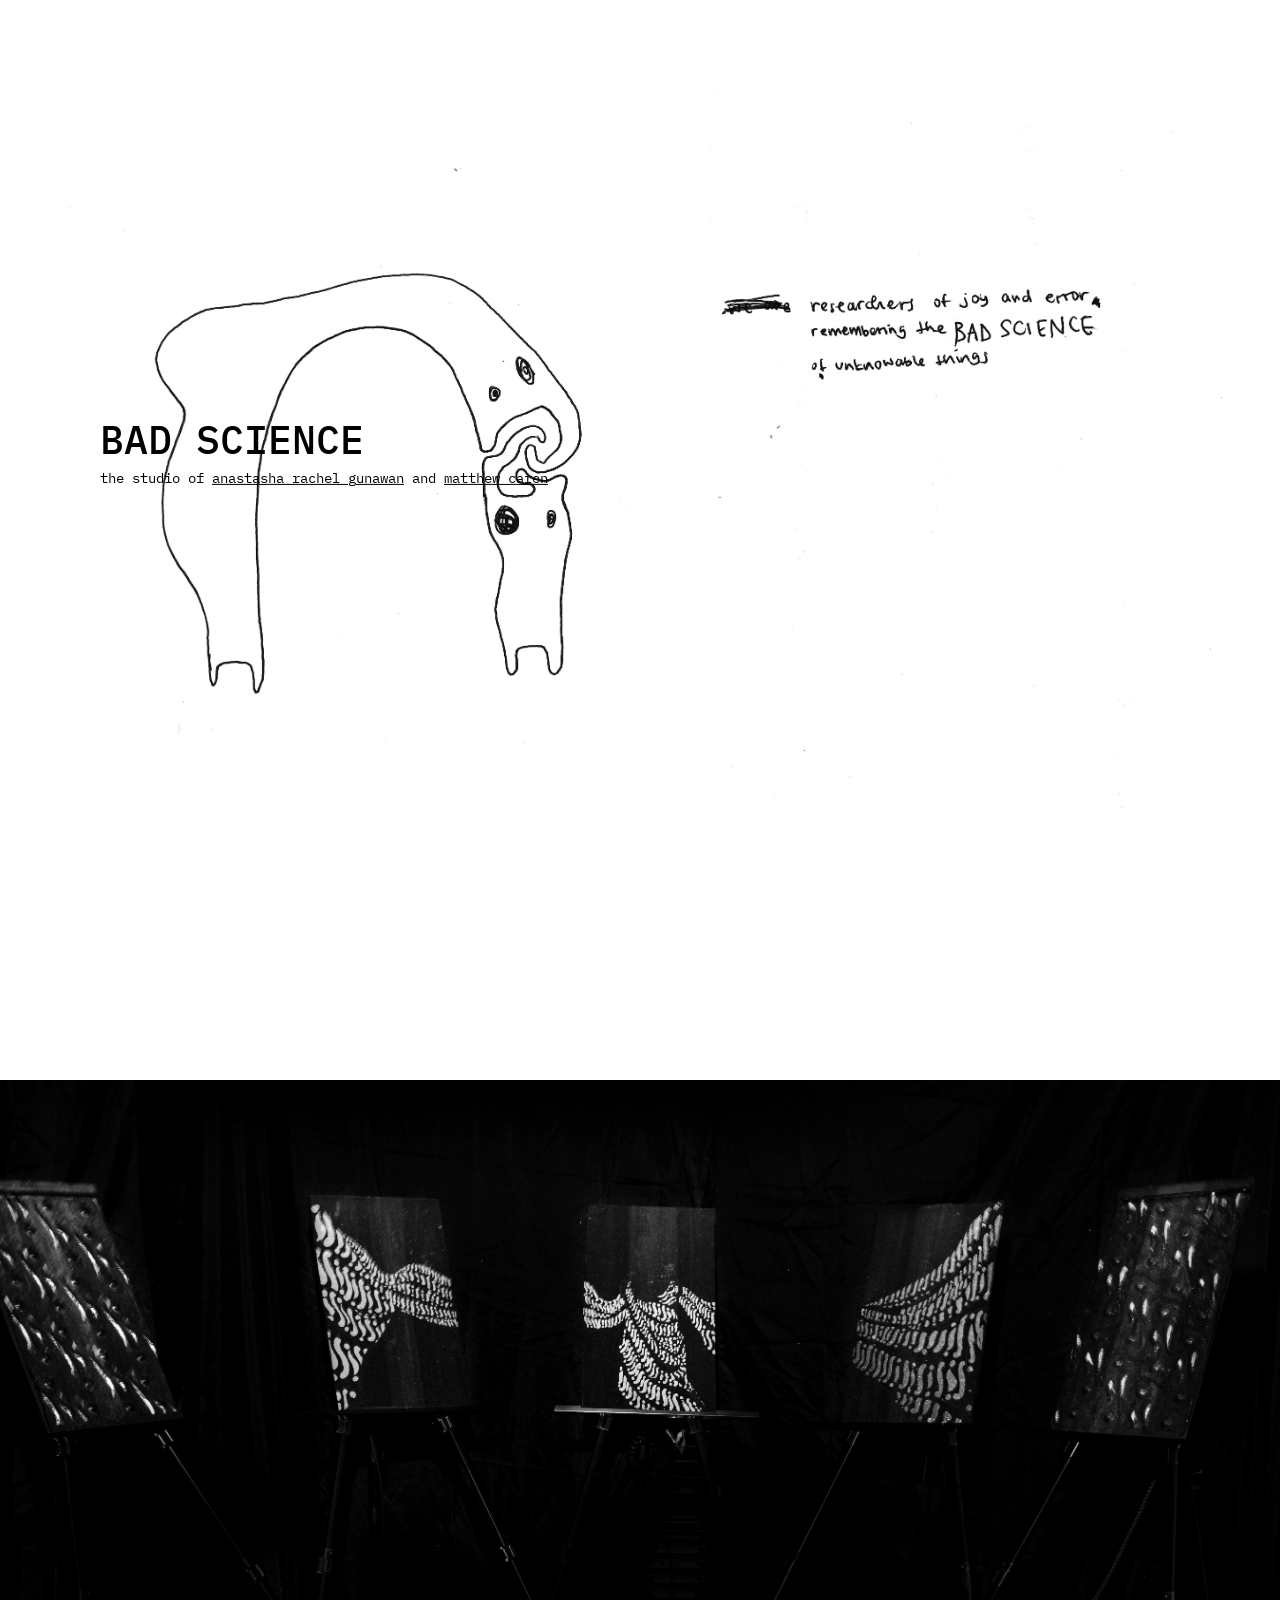
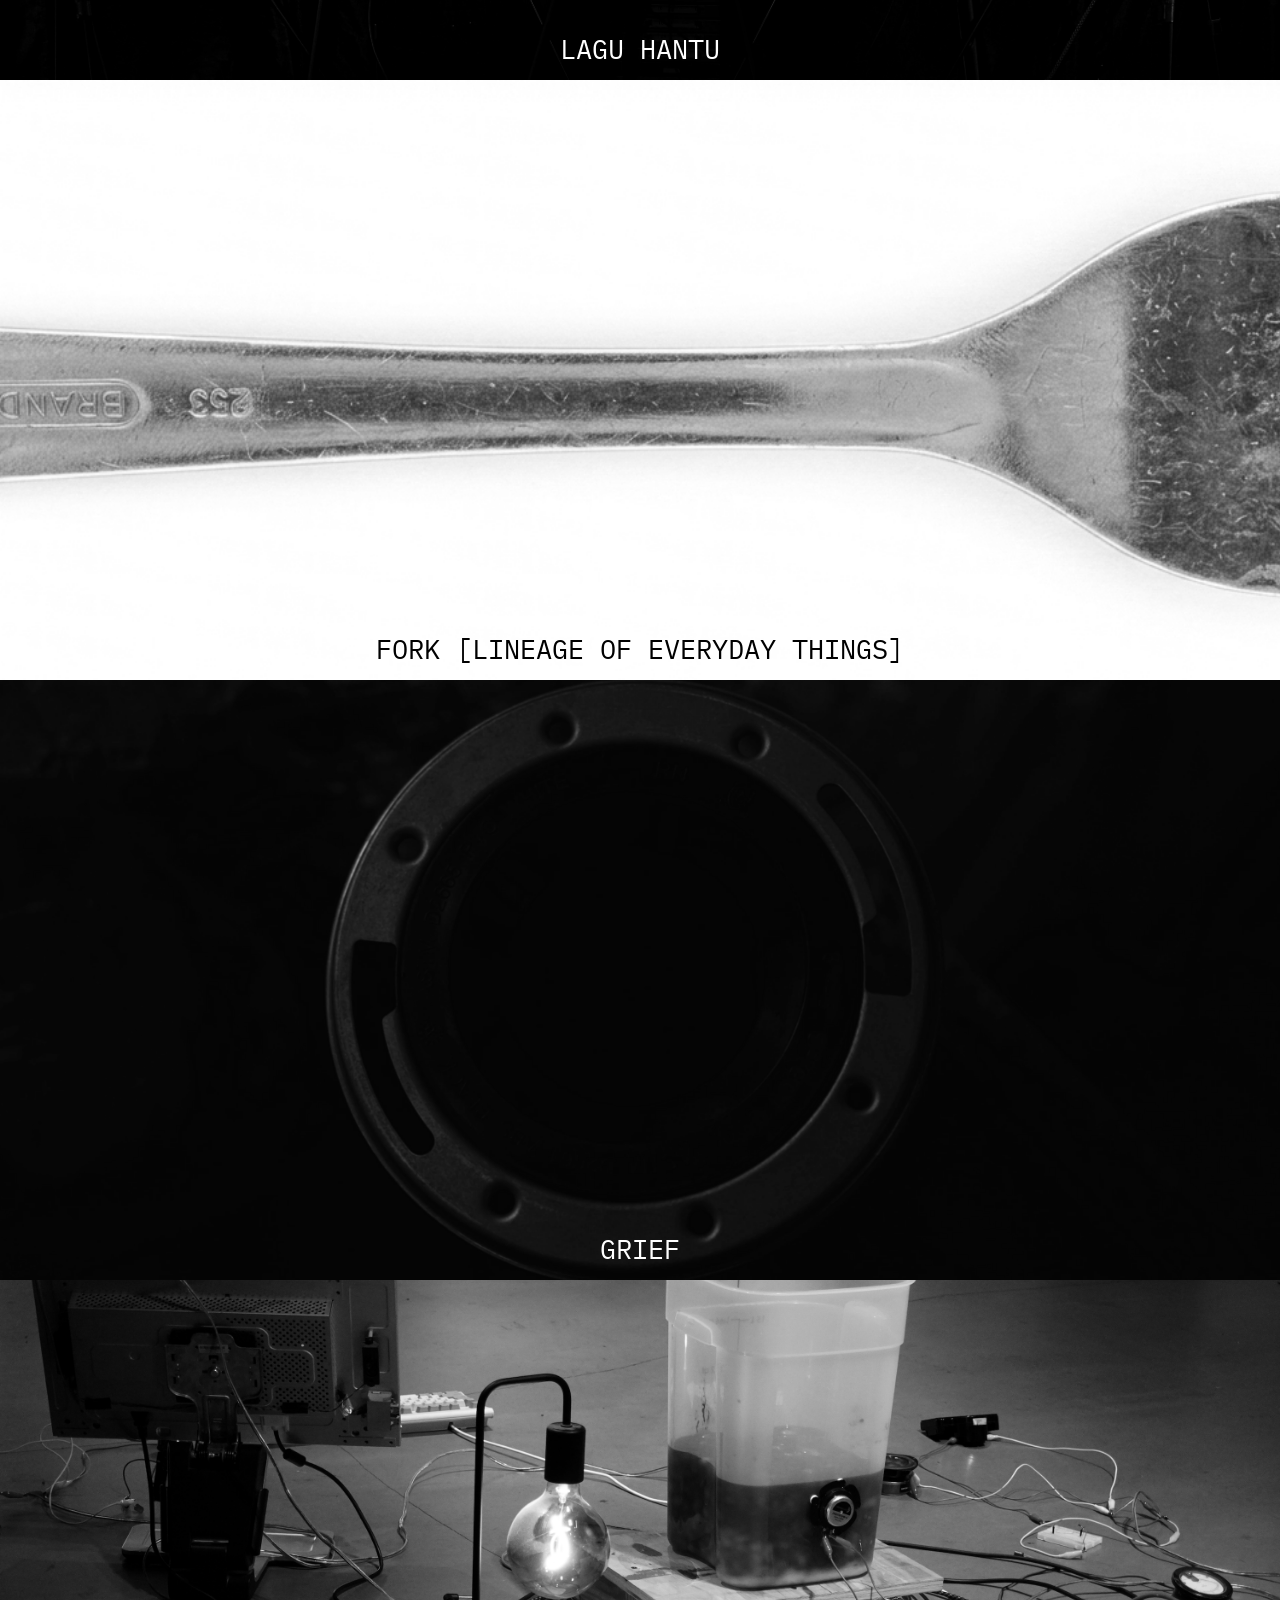
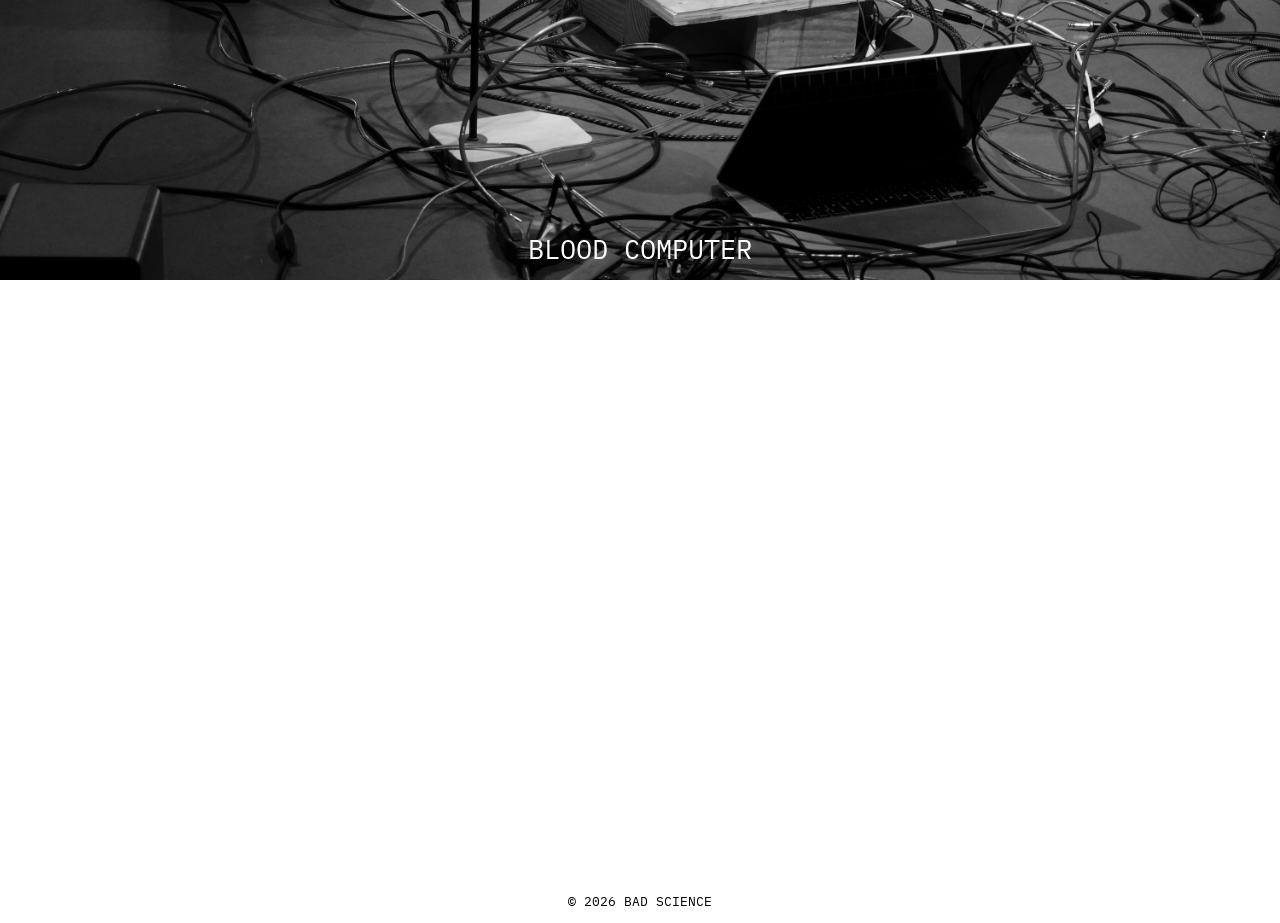
==== index.html @ d809930d "fix bloodcomputer homepage img" ====
<!DOCTYPE html>
<html lang="en">
<head>
  <meta charset="UTF-8">
  <meta name="viewport" content="width=device-width, initial-scale=1.0">
  <meta name="google-site-verification" content="a2EJcKTgNtv71rZ8T6oUJ2Vh0qrYeYzgs4h7a9yQ5kc"/>
  <link rel="preconnect" href="https://fonts.googleapis.com">
  <link rel="preconnect" href="https://fonts.gstatic.com" crossorigin>
  <link
    href="https://fonts.googleapis.com/css2?family=IBM+Plex+Mono:ital,wght@0,100;0,200;0,300;0,400;0,500;0,600;0,700;1,100;1,200;1,300;1,400;1,500;1,600;1,700&family=Playfair+Display:ital,wght@0,400..900;1,400..900&display=swap"
    rel="stylesheet">
  <meta name="description" content="Bad Science is the design, art, and research studio of Anastasha Rachel Gunawan and Matthew Caren. Using technology to explore ancient intangibles—time, loss, joy, and ritual.">
  <title>BAD SCIENCE</title>
  <meta property="og:site_name" content="Bad Science">
  <script type="application/ld+json">
    {
      "@context" : "https://schema.org",
      "@type" : "WebSite",
      "name" : "Bad Science",
      "alternateName" : ["Bad Science Studio", "BAD SCIENCE", "BS"],
      "url" : "https://badsciencestudio.github.io/"
    }
  </script>
  <link rel="stylesheet" href="style.css">
  <link rel="icon" type="image/png" href="img/favicon.png">
</head>
<body>
  <div class="image-container">
    <img src="img/badscience.jpg" alt="Bad Science. Researchers of joy and error remembering the bad science of unknowable things.">
  </div>
  <div class="fixed-text">
    <h1 style="pointer-events: none;">BAD SCIENCE</h1>
    <p class="home-tagline">the studio of <a href="https://anastasha.zip/">anastasha rachel gunawan</a> and <a href="https://matthewcaren.github.io/">matthew caren</a></p>
  </div>

  <div class="homepage-section-block" style="background-image: url('img/laguhantu/teaser.jpg');">
    <a class="homepage-section-link" href="works/laguhantu">lagu hantu</a>
  </div>
  <div class="homepage-section-block" style="background-image: url('img/fork/fork-whitebg.png');">
    <a class="homepage-section-link" href="works/fork" style="color:black;">fork [lineage of everyday things]</a>
  </div>
  <div class="homepage-section-block" style="background-image: url('img/grief/pipe.png');">
    <a class="homepage-section-link" href="works/grief">grief</a>
  </div>
  <div class="homepage-section-block" style="background-image: url('img/bloodcomputer/bloodcomputer-wires.png');">
    <a class="homepage-section-link" href="works/bloodcomputer">blood computer</a>
  </div>
  <div class="homepage-section-block" style="background-image: url('img/timepiece/timepiece.png');">
    <a class="homepage-section-link" href="works/timepiece">desa-kala-patra</a>
  </div>

  <footer>
    <p>© 2026 BAD SCIENCE</p>
  </footer>
  <script src="scatter.js"></script>
</body>
</html>
---- style.css ----
/* ─── Reset ─── */

* {
  margin: 0;
  padding: 0;
  box-sizing: border-box;
}

/* ─── Global ─── */

body {
  overflow-x: hidden;
  font-family: 'IBM Plex Mono', monospace;
}

a {
  color: inherit;
}

h1 {
  font-size: inherit;
  font-weight: inherit;
}

footer {
  width: 100%;
  padding: 1em;
  text-align: center;
  font-size: 0.8em;
}

/* ─── Page layout ─── */

.page {
  max-width: 1200px;
  margin: 0 auto;
  padding: 0 3em;
}

/* ─── Site navigation ─── */

.site-nav {
  padding: 2em 0 1.5em 0;
}

.site-nav a {
  font-weight: 500;
  font-size: 1.2em;
  letter-spacing: 0.05em;
  text-decoration: none;
}

.site-nav a:hover {
  font-style: italic;
}

/* ─── Index homepage ─── */

.image-container {
  width: 100%;
  height: 80vh;
  margin-top: 10vh;
  margin-bottom: 30vh;
  overflow: hidden;
}

.image-container img {
  width: 100%;
  height: 100%;
  object-fit: contain;
  object-position: center;
  display: block;
}

.fixed-text {
  position: fixed;
  top: 50%;
  left: 2.5em;
  transform: translateY(-50%);
  font-weight: 500;
  font-size: 2.5em;
  color: black;
  white-space: nowrap;
  text-align: left;
}

.home-tagline {
  font-size: 0.35em;
  font-weight: 400;
  margin-top: 0.3em;
}

.homepage-section-block {
  position: relative;
  width: 100%;
  height: 600px;
  background-size: cover;
  background-position: center;
  background-repeat: no-repeat;
  display: flex;
  align-items: flex-end;
  justify-content: center;
  filter: grayscale(100%);
}

.homepage-section-link {
  position: relative;
  z-index: 1;
  color: #fff;
  text-decoration: none;
  font-family: 'IBM Plex Mono', monospace;
  font-size: 1.7em;
  font-weight: 400;
  text-transform: uppercase;
  padding-bottom: 0.5em;
}

.homepage-section-link:hover {
  font-style: italic;
}

/* ─── Work pages ─── */

.work-header {
  display: flex;
  flex-direction: row;
  padding: 2em 0;
  gap: 4em;
  align-items: flex-start;
  margin-bottom: 4em;
}

.work-header-image {
  flex: 0 0 35%;
  max-width: 35%;
}

.work-header-image img {
  width: 100%;
  height: auto;
  display: block;
}

.work-text {
  flex: 1;
  max-width: 550px;
  display: flex;
  flex-direction: column;
  justify-content: center;
}

.work-name {
  font-weight: 500;
  font-size: 2.2em;
  margin-bottom: 0.2em;
}

.work-year {
  font-size: 0.9em;
  margin-bottom: 1.5em;
}

.artist-statement {
  font-weight: 300;
  font-size: 0.85em;
  line-height: 1.6;
}

.artist-statement p {
  margin-bottom: 1em;
}

.work-exhibitions {
  margin-top: 3em;
}

.work-exhibitions-label {
  font-weight: 600;
  font-size: 0.8em;
  margin-bottom: 0.4em;
}

.exhibition-entry {
  font-size: 0.8em;
  line-height: 1.5;
}

.img-gallery {
  display: flex;
  flex-direction: row;
  flex-wrap: wrap;
  gap: 2em;
  align-items: flex-start;
  justify-content: flex-start;
  margin-bottom: 5em;
}

.img-gallery img,
.img-gallery video {
  max-width: 100%;
  width: auto;
  height: auto;
  flex-shrink: 0;
  display: block;
  object-fit: contain;
  object-position: top left;
  filter: grayscale(10%);
  margin-bottom: 5px;
}

.img-gallery img {
    max-height: 50vh;
}

.media-credit-wrapper {
  display: inline-flex;
  flex-direction: column;
  align-items: flex-end;
}

.media-credit {
  font-size: 0.7em;
  font-style: italic;
  margin: 0;
  color: gray;
}

/* ─── Responsive ─── */

@media (max-width: 1000px) {
  .work-header {
    flex-direction: column;
    padding: 1em 0;
  }

  .work-header-image {
    flex: 0 0 100%;
    max-width: 550px;
  }

  .img-gallery {
    flex-direction: column;
    align-items: flex-start;
  }

  .img-gallery img {
    width: 100%;
    height: auto;
    max-width: 550px;
  }
}

@media (max-width: 768px) {
  body {
    min-height: 100vh;
    display: flex;
    flex-direction: column;
    justify-content: center;
    padding-bottom: 16vh;
  }

  .image-container {
    height: auto;
    margin-top: 0;
  }

  .image-container img {
    height: auto;
    object-fit: initial;
  }

  .fixed-text {
    position: static;
    transform: none;
    top: auto;
    left: auto;
    padding: 0.75em 1em 2em 1em;
    font-size: 2em;
    white-space: normal;
  }
}
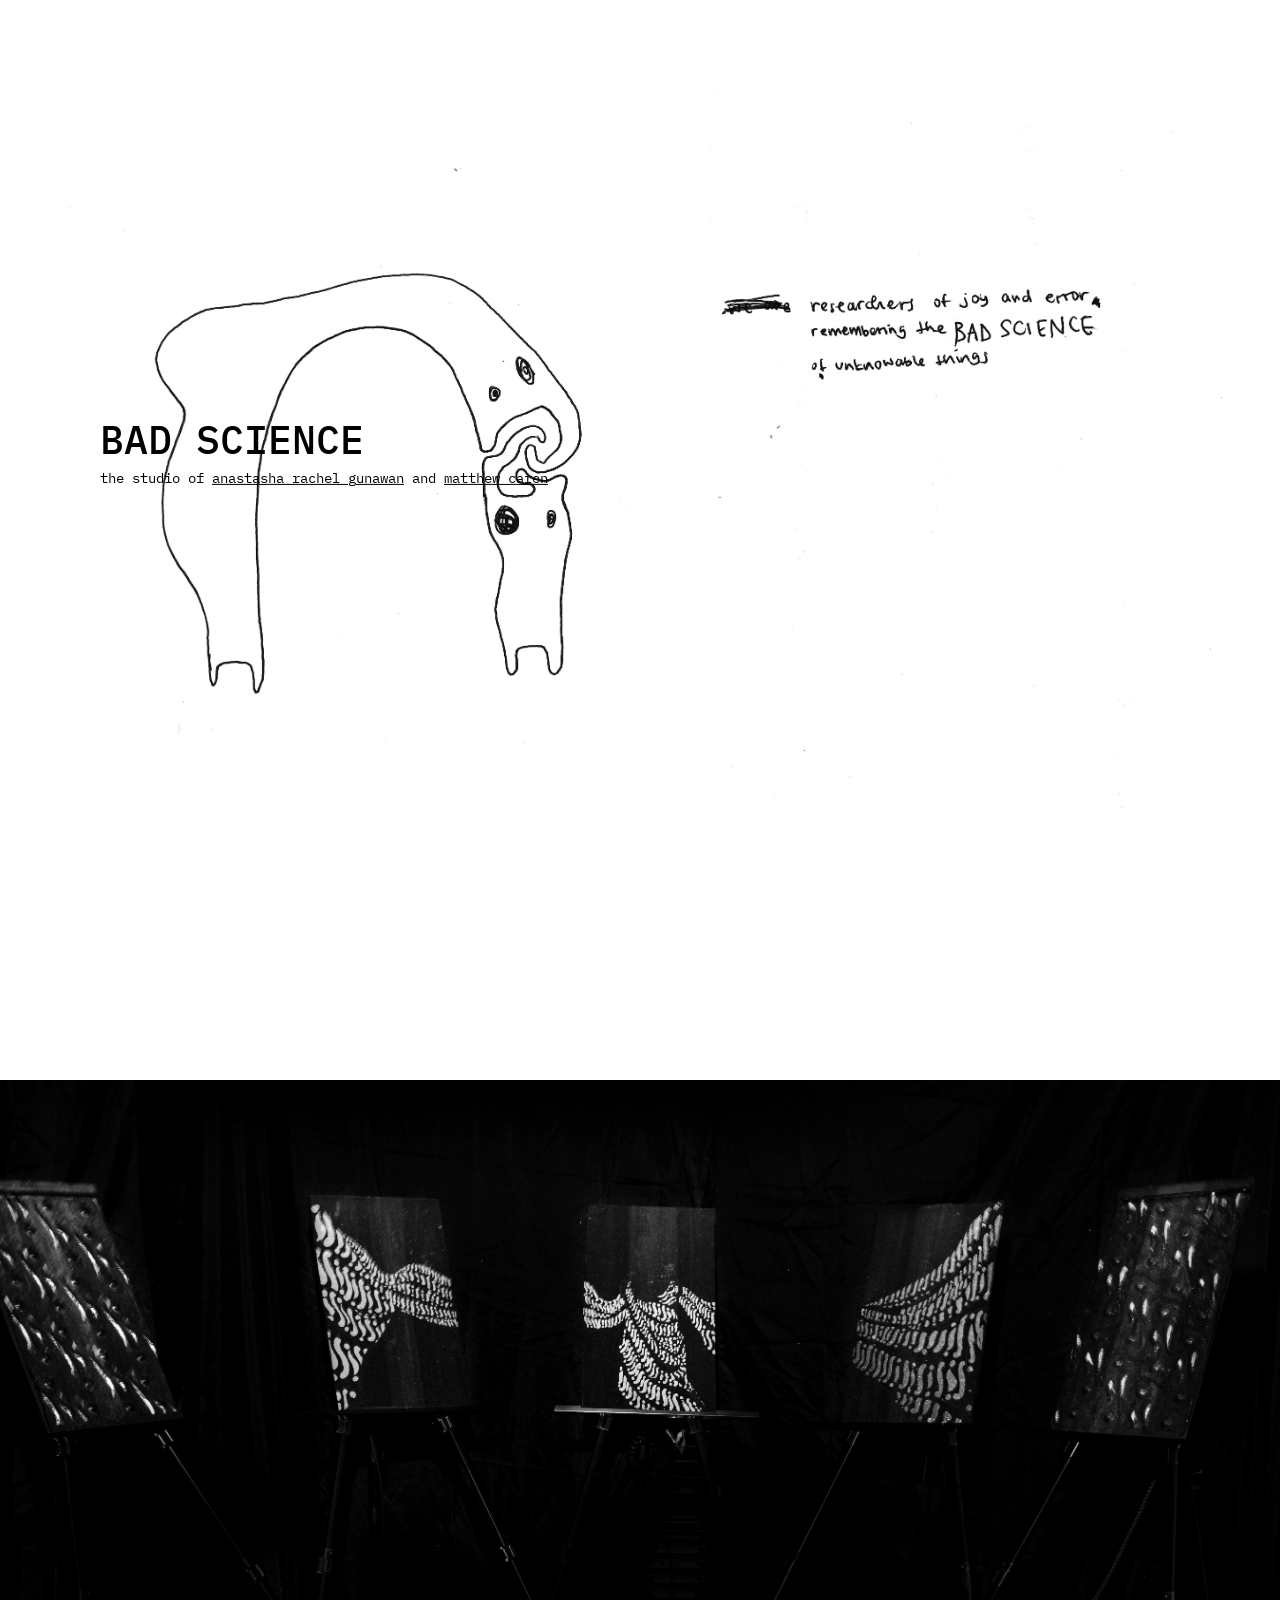
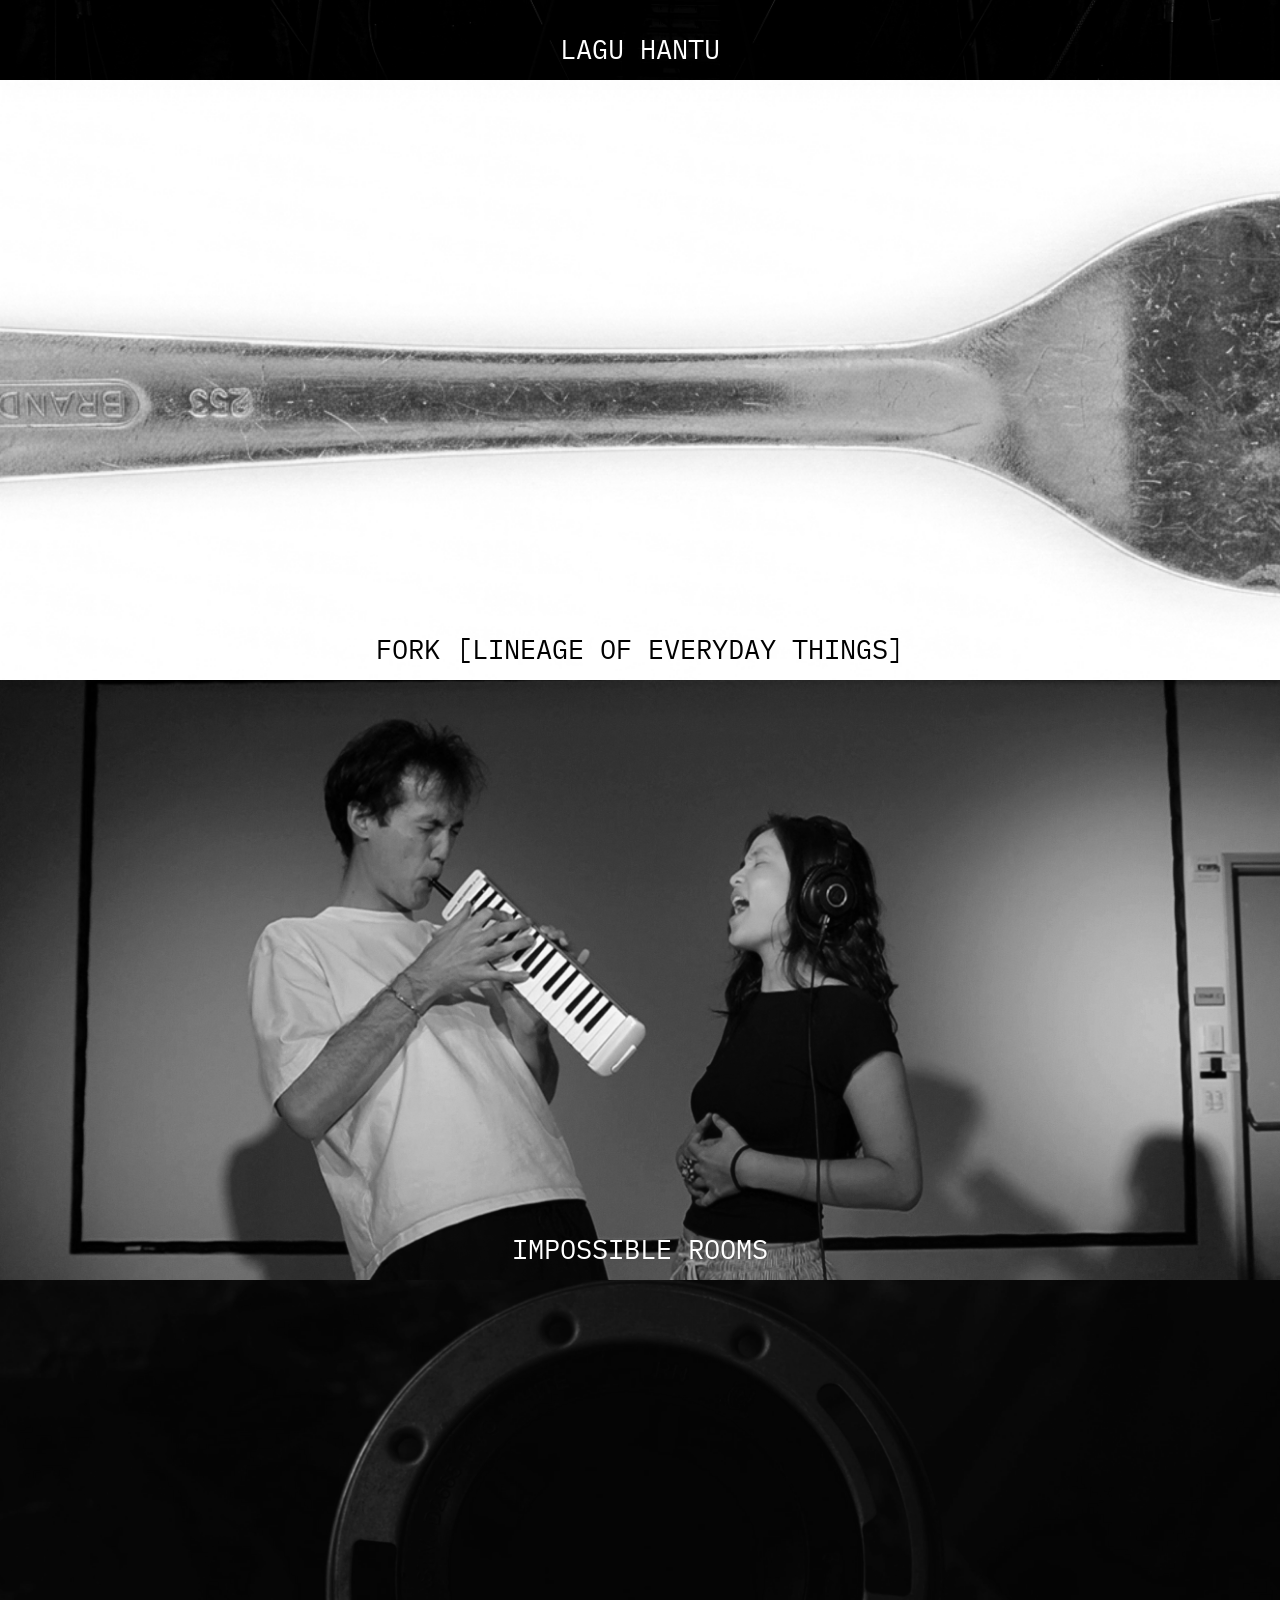
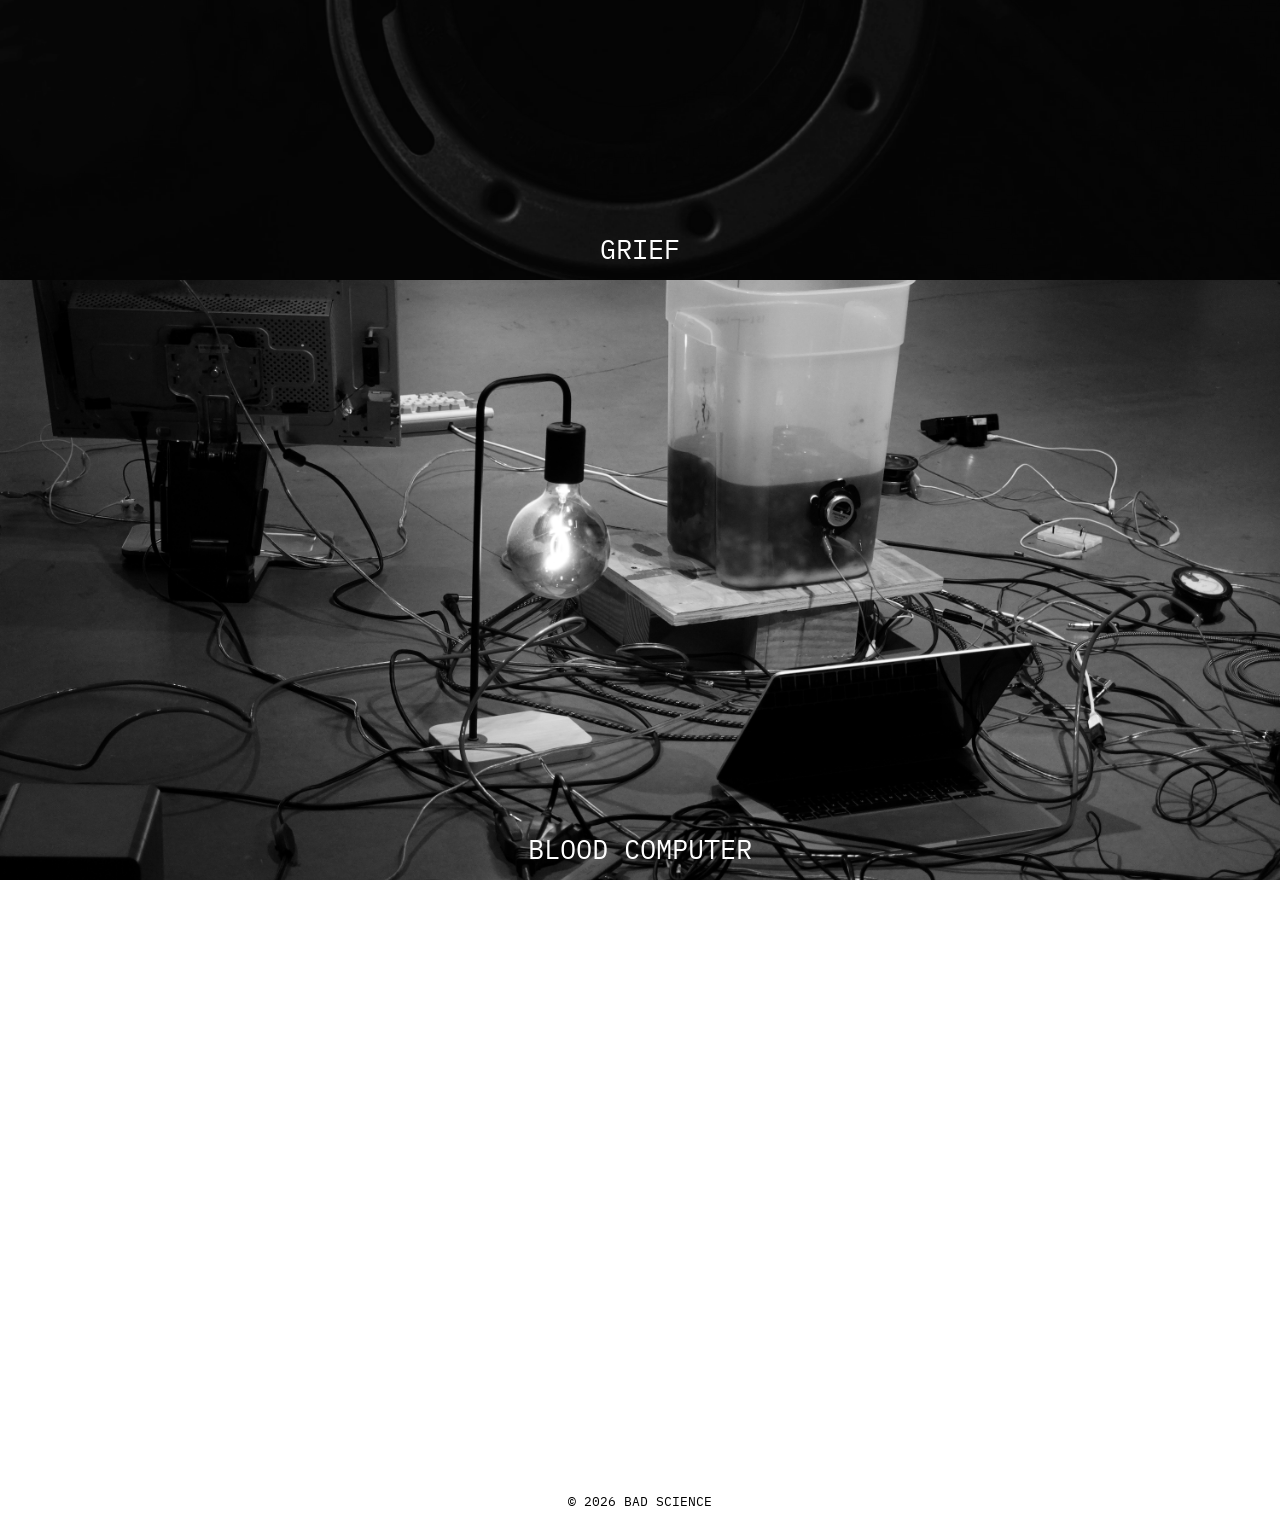
==== commit 9ef6b4f8: "add impossible rooms, add video unmute" ====
--- a/index.html
+++ b/index.html
@@ -39,6 +39,9 @@
   <div class="homepage-section-block" style="background-image: url('img/fork/fork-whitebg.png');">
     <a class="homepage-section-link" href="works/fork" style="color:black;">fork [lineage of everyday things]</a>
   </div>
+  <div class="homepage-section-block" style="background-image: url('img/impossiblerooms/impossible-rooms-still.png');">
+    <a class="homepage-section-link" href="works/impossiblerooms">impossible rooms</a>
+  </div>
   <div class="homepage-section-block" style="background-image: url('img/grief/pipe.png');">
     <a class="homepage-section-link" href="works/grief">grief</a>
   </div>
--- a/style.css
+++ b/style.css
@@ -213,9 +213,24 @@
 }
 
 .media-credit-wrapper {
+  position: relative;
   display: inline-flex;
   flex-direction: column;
   align-items: flex-end;
+}
+
+.mute-btn {
+  position: absolute;
+  top: 1em;
+  left: 1em;
+  background: white;
+  border: none;
+  padding: 0.5em 0.7em;
+  font-family: 'IBM Plex Mono', monospace;
+  font-size: 0.7em;
+  font-weight: 400;
+  cursor: pointer;
+  z-index: 10;
 }
 
 .media-credit {
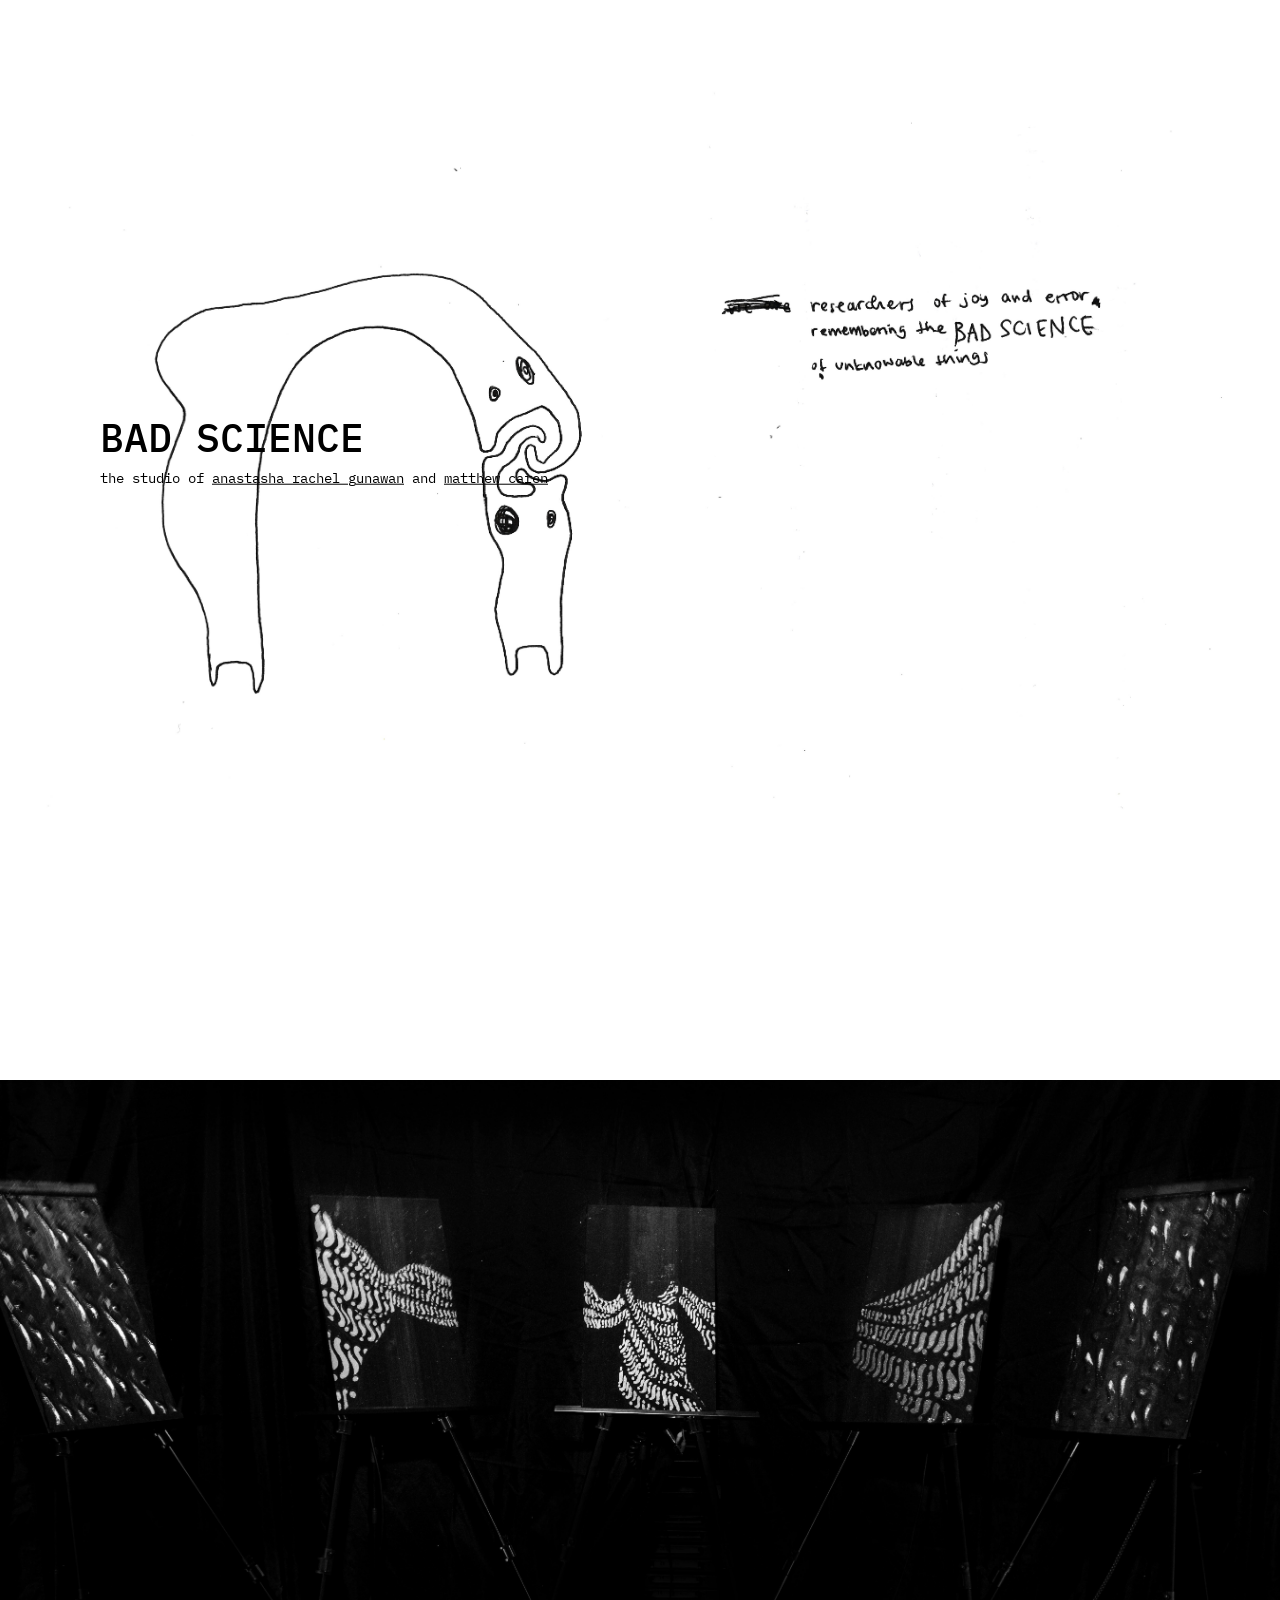
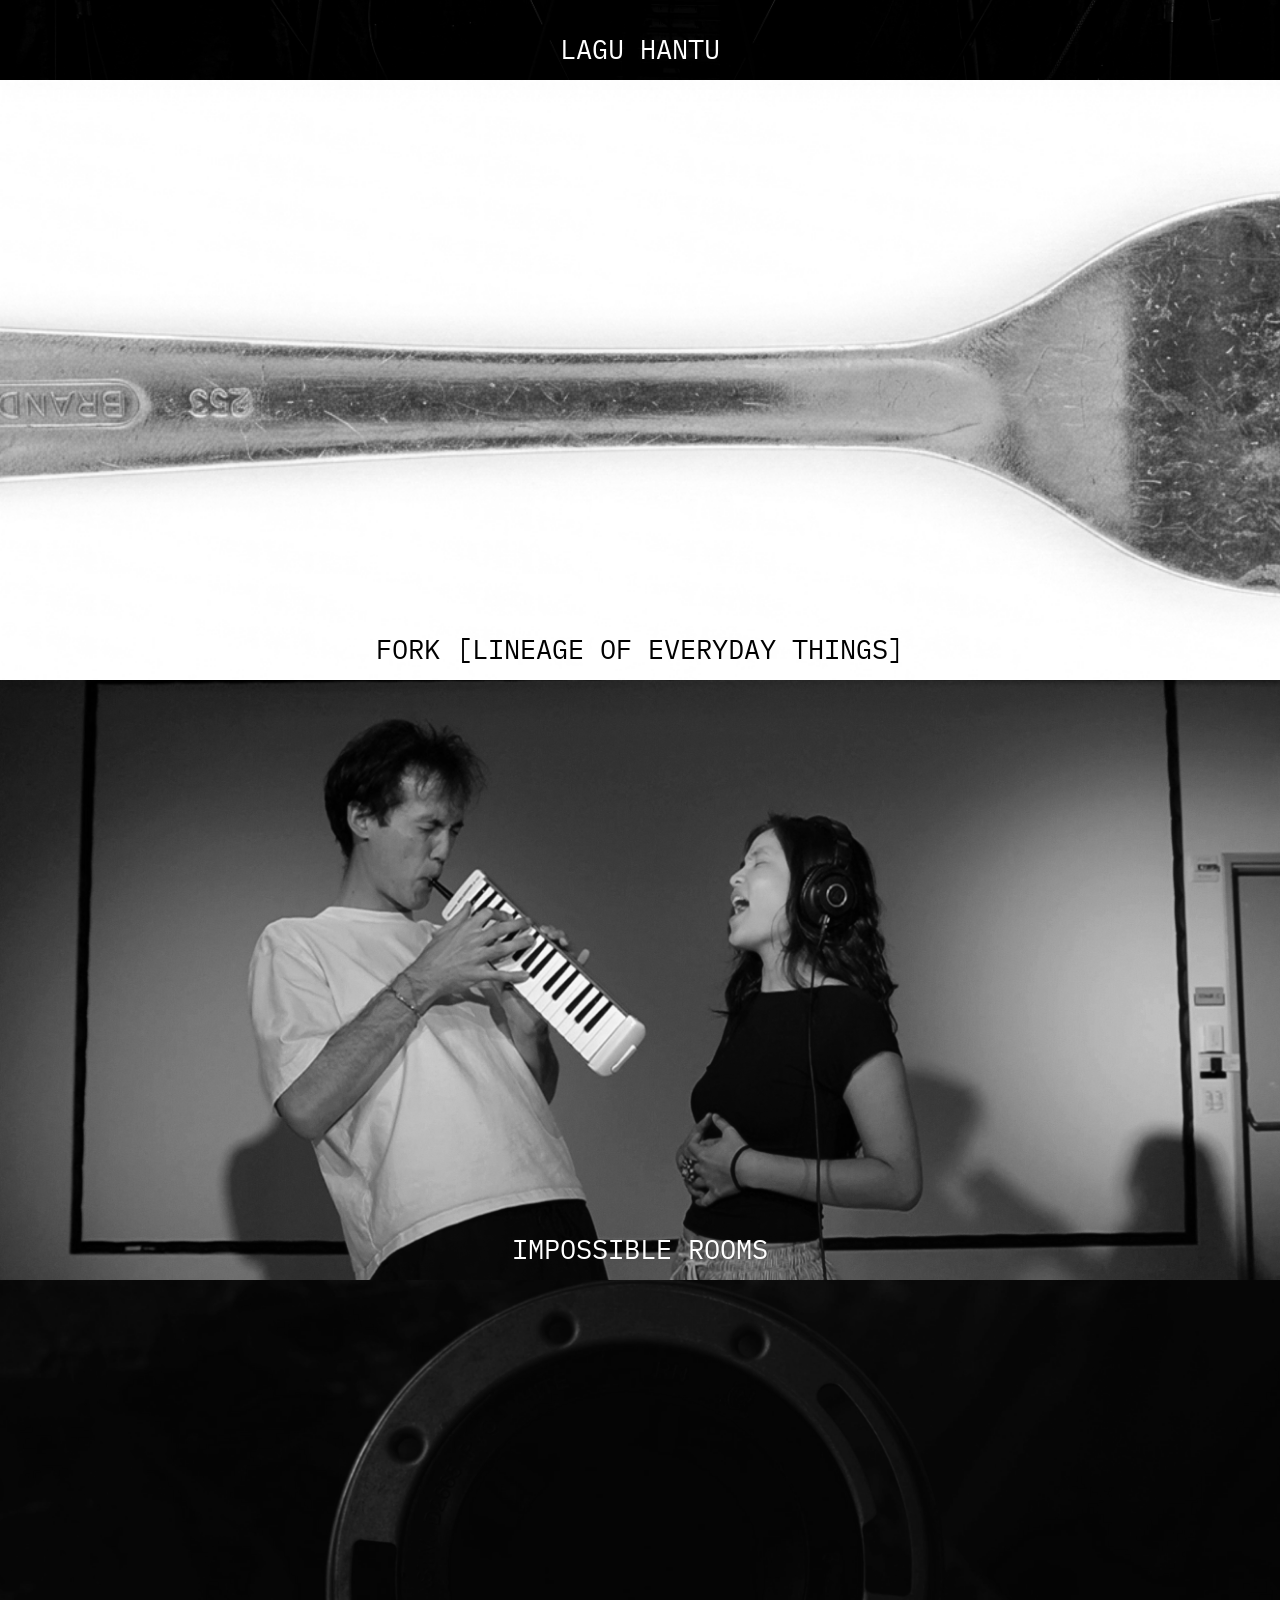
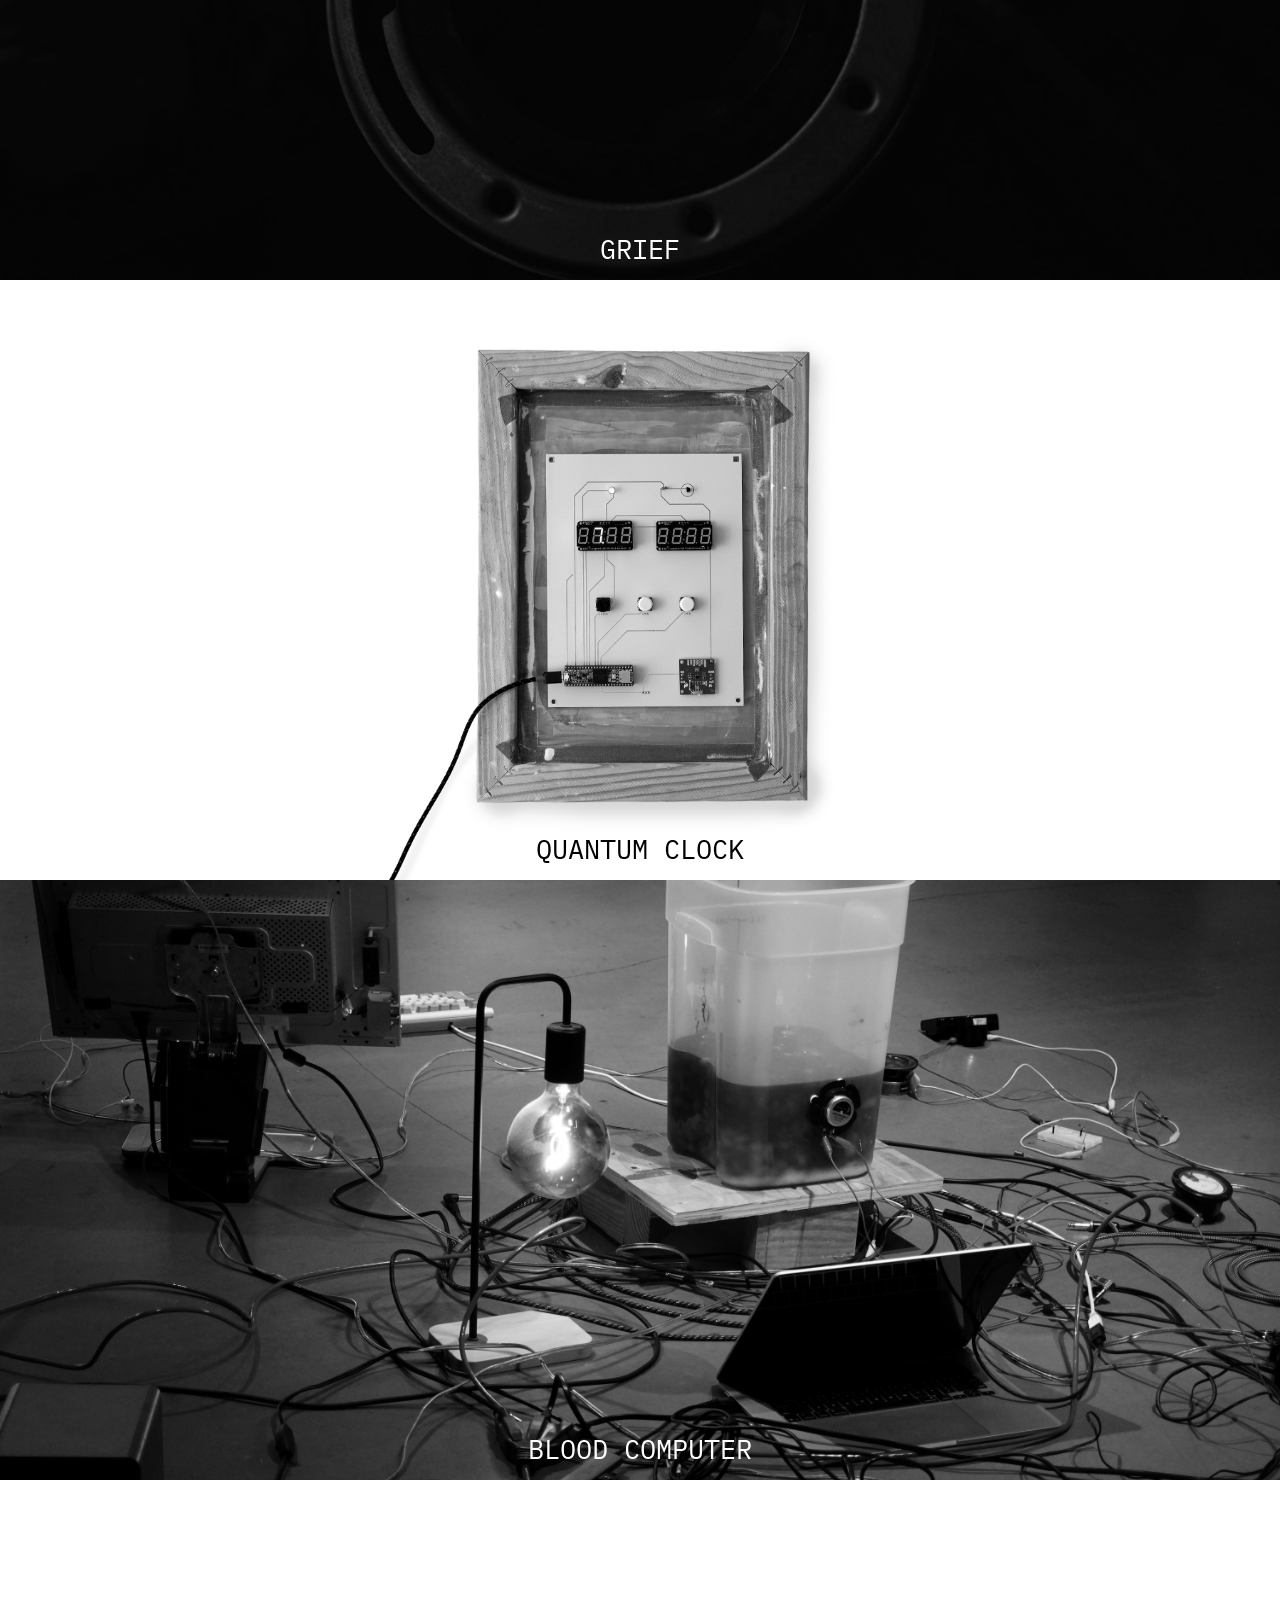
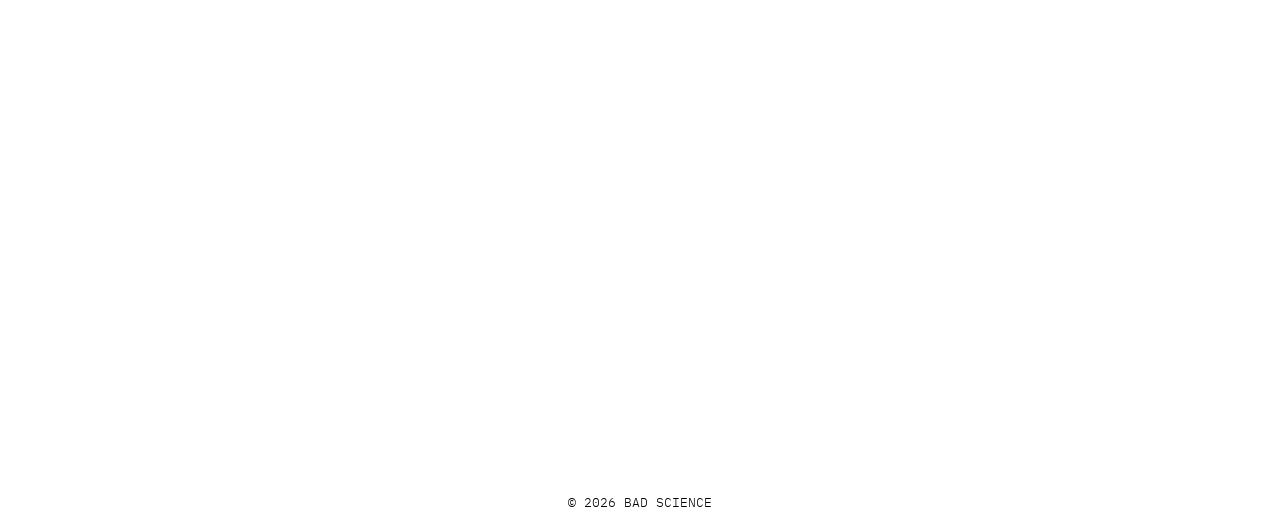
==== commit 070bb1ae: "add quantum clock to homepage" ====
--- a/index.html
+++ b/index.html
@@ -45,6 +45,9 @@
   <div class="homepage-section-block" style="background-image: url('img/grief/pipe.png');">
     <a class="homepage-section-link" href="works/grief">grief</a>
   </div>
+  <div class="homepage-section-block" style="background-image: url('img/quantumclock/quantum-clock-wide.png');">
+    <a class="homepage-section-link" href="works/quantumclock" style="color: black;">quantum clock</a>
+  </div>
   <div class="homepage-section-block" style="background-image: url('img/bloodcomputer/bloodcomputer-wires.png');">
     <a class="homepage-section-link" href="works/bloodcomputer">blood computer</a>
   </div>
--- a/style.css
+++ b/style.css
@@ -20,6 +20,19 @@
 h1 {
   font-size: inherit;
   font-weight: inherit;
+}
+
+h2 {
+  font-weight: inherit;
+}
+
+p {
+  font-weight: 300;
+  line-height: 1.6;
+}
+
+li {
+  margin-bottom: 1em;
 }
 
 footer {
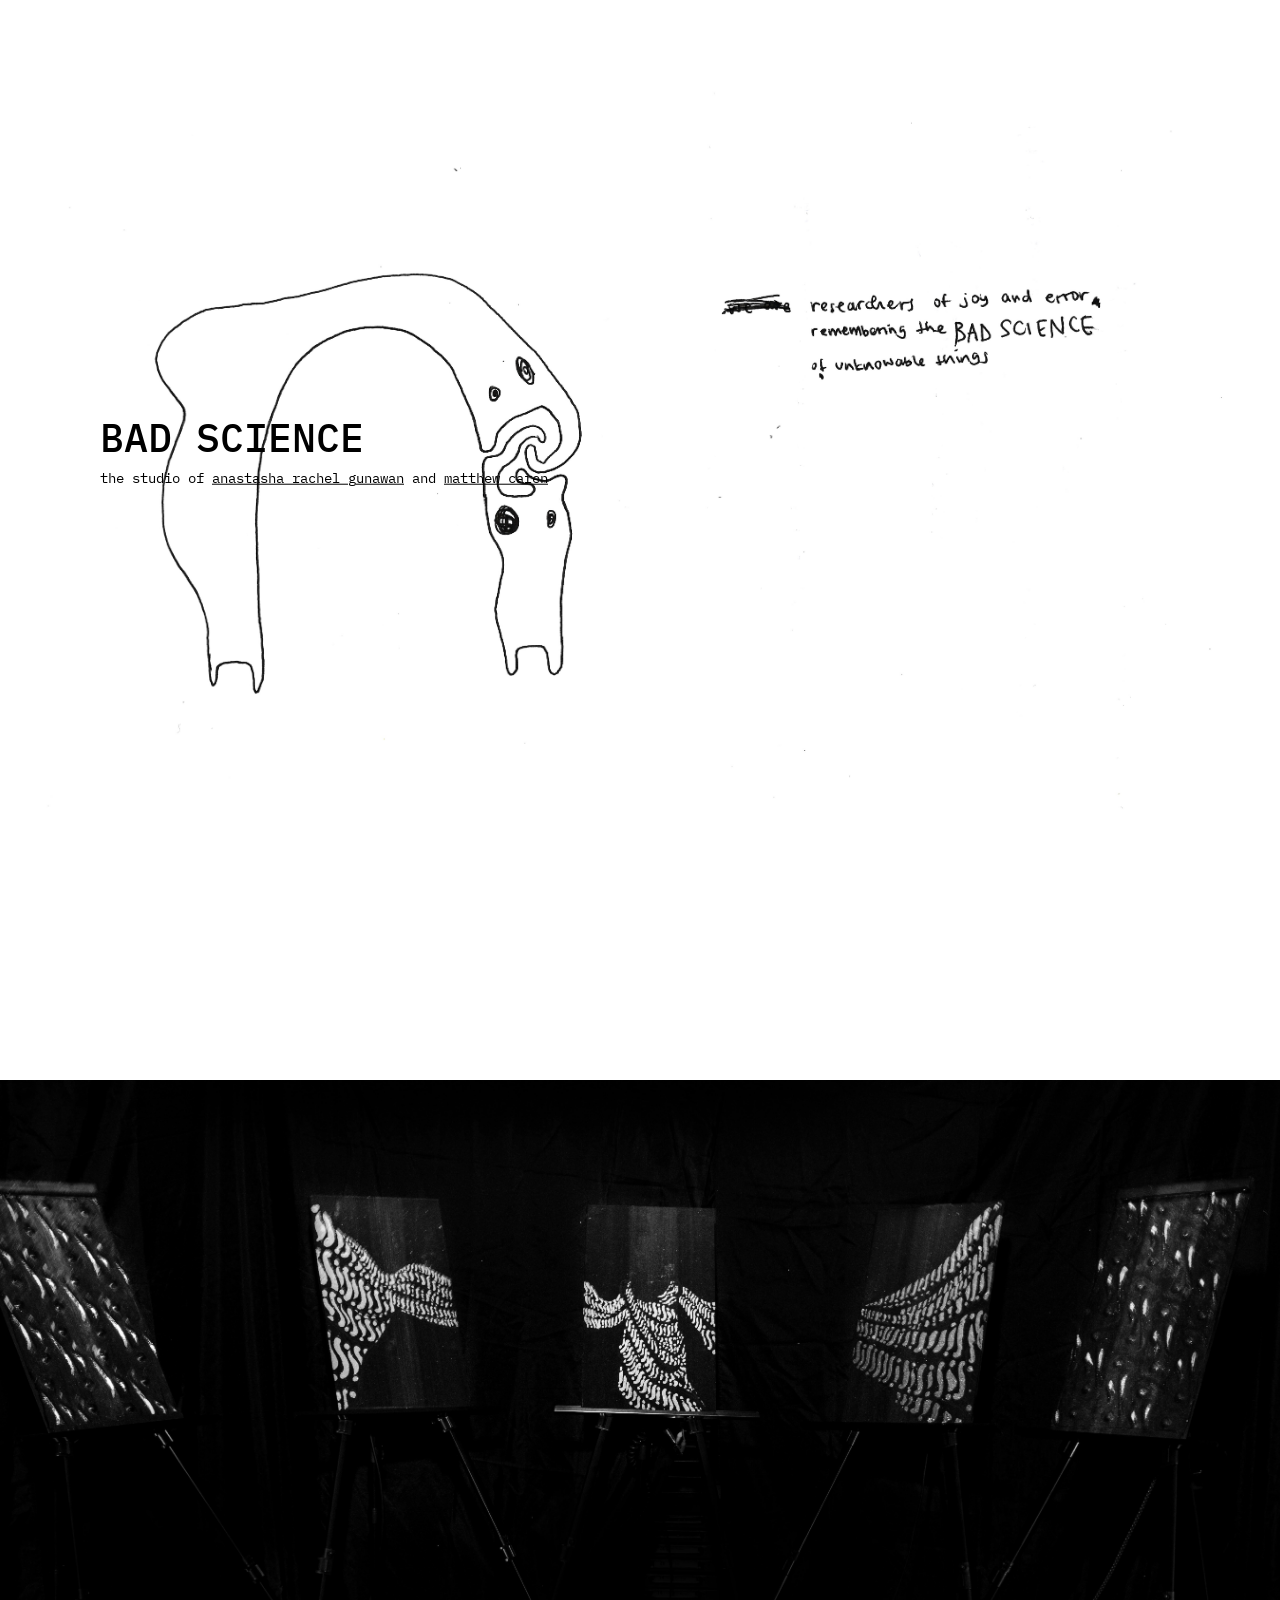
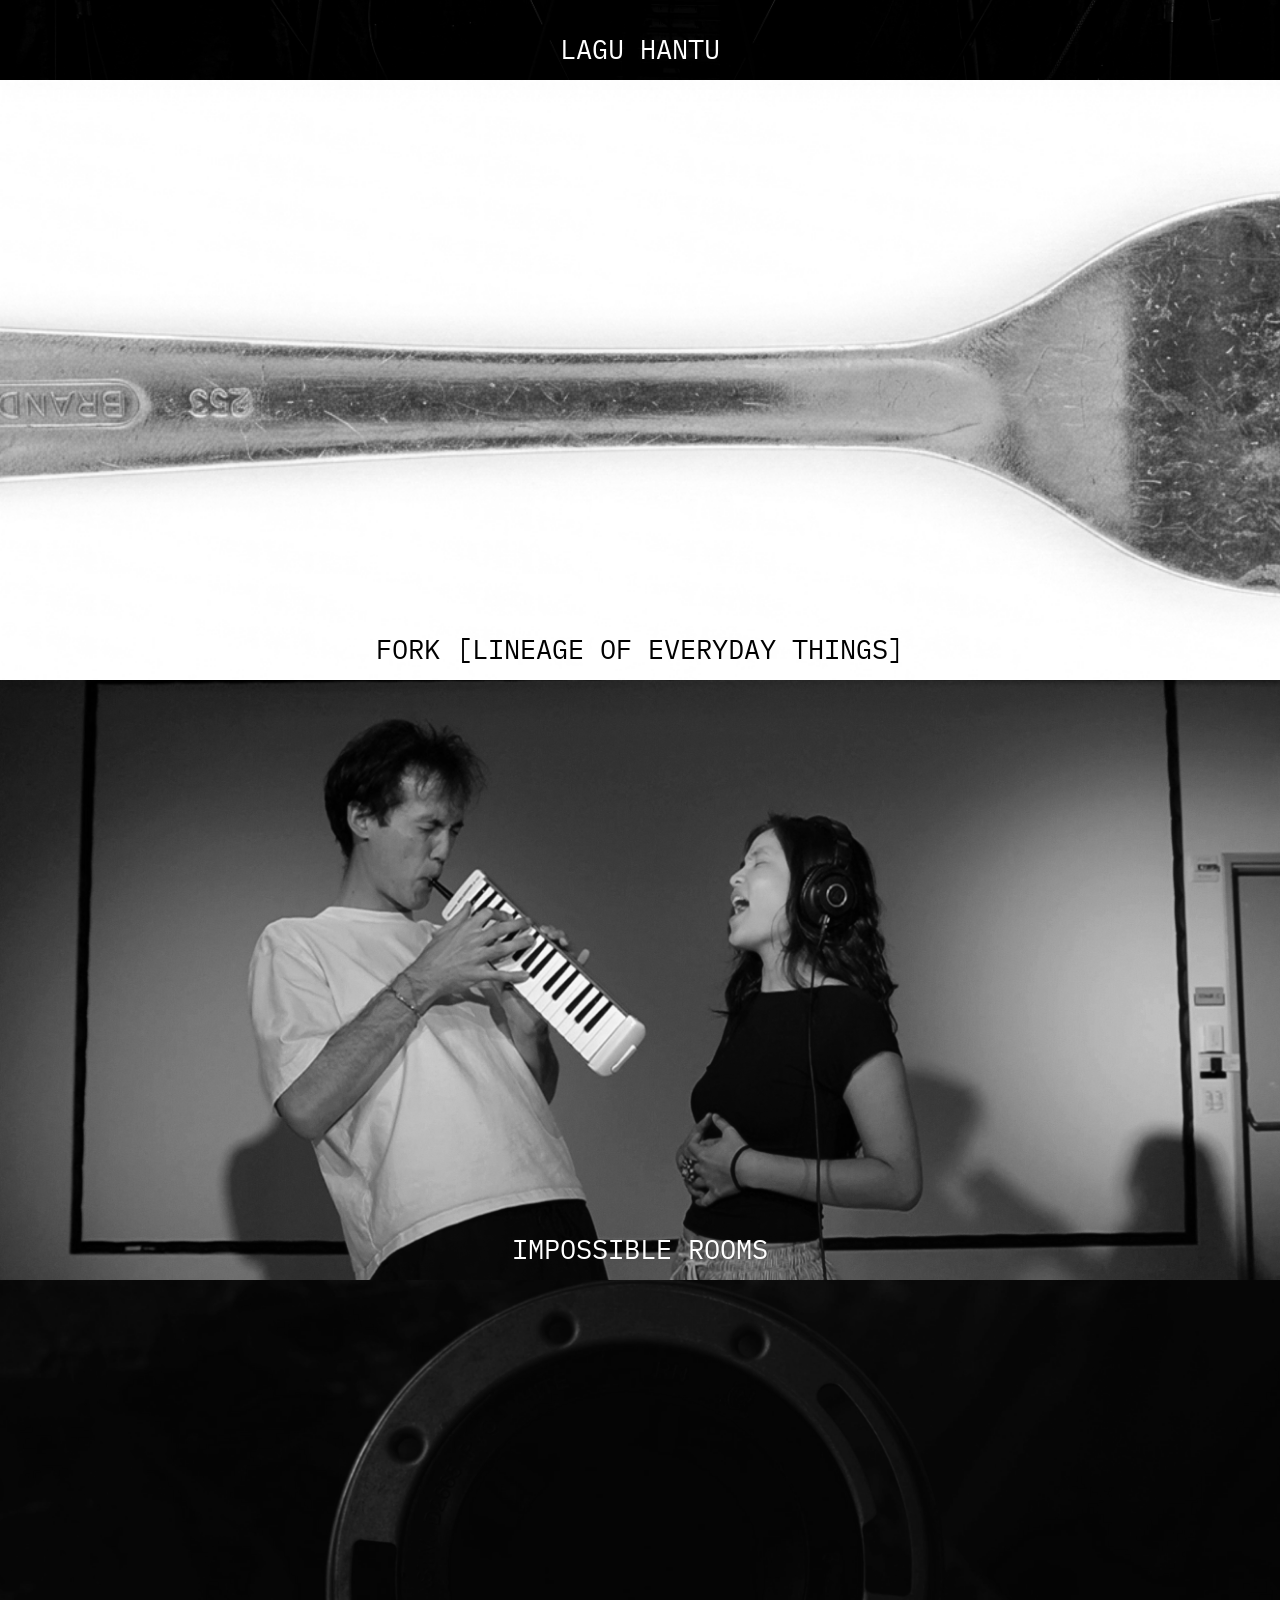
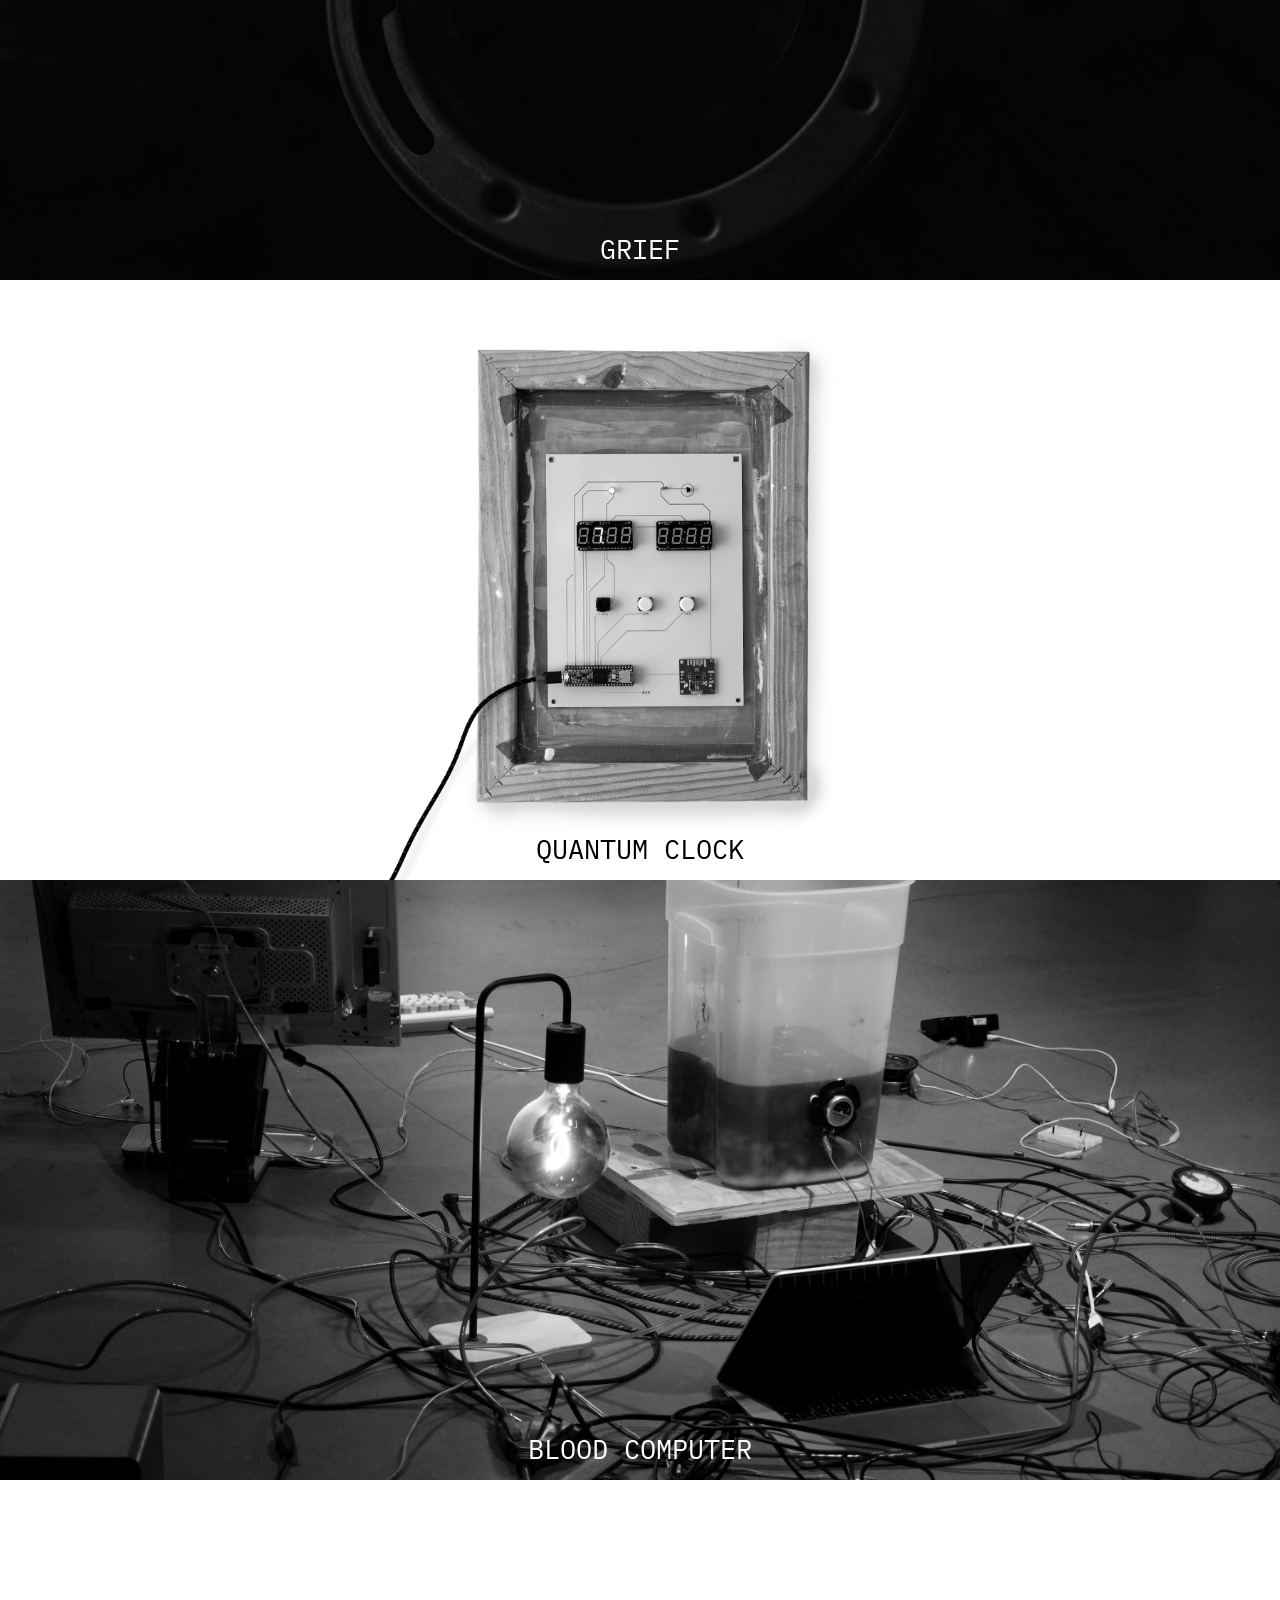
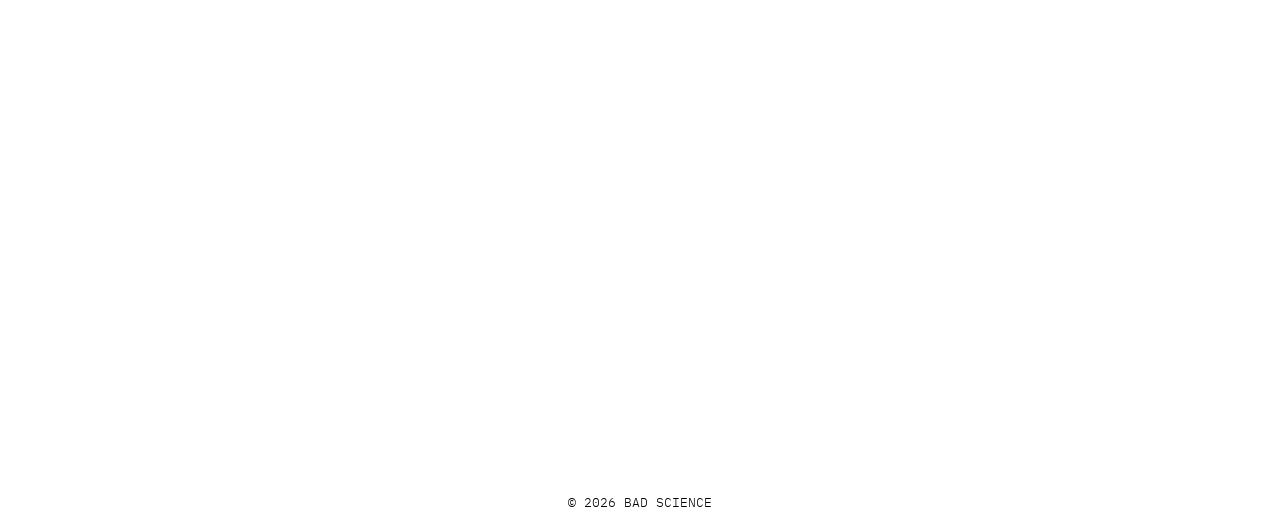
==== commit 7e1a3e98: "google site verify" ====
--- a/index.html
+++ b/index.html
@@ -3,7 +3,7 @@
 <head>
   <meta charset="UTF-8">
   <meta name="viewport" content="width=device-width, initial-scale=1.0">
-  <meta name="google-site-verification" content="a2EJcKTgNtv71rZ8T6oUJ2Vh0qrYeYzgs4h7a9yQ5kc"/>
+  <meta name="google-site-verification" content="MJlhBUzbDDgxmBNdHgpzZ8iyLll8Ys61tibzOYUpKLA"/>
   <link rel="preconnect" href="https://fonts.googleapis.com">
   <link rel="preconnect" href="https://fonts.gstatic.com" crossorigin>
   <link
@@ -17,7 +17,7 @@
       "@context" : "https://schema.org",
       "@type" : "WebSite",
       "name" : "Bad Science",
-      "alternateName" : ["Bad Science Studio", "BAD SCIENCE", "BS"],
+      "alternateName" : ["Bad Science Studio", "BAD SCIENCE"],
       "url" : "https://badsciencestudio.github.io/"
     }
   </script>
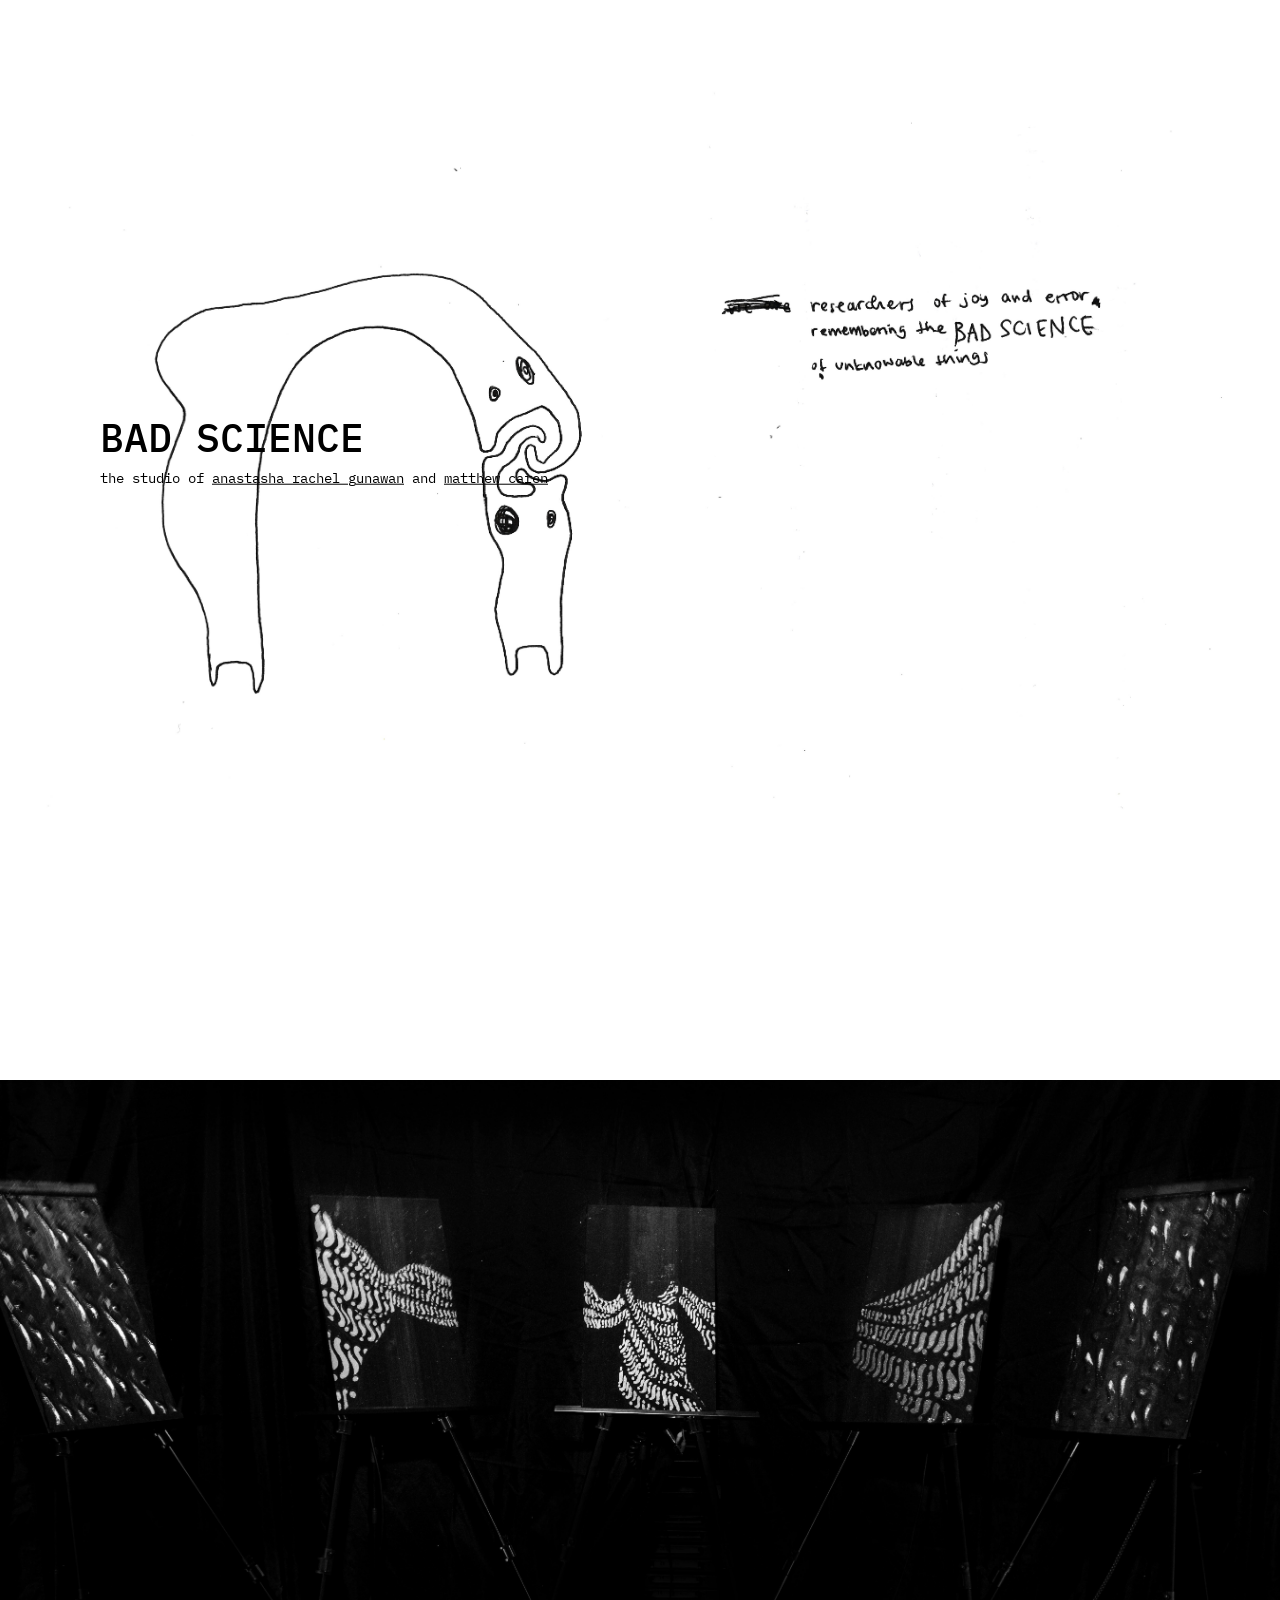
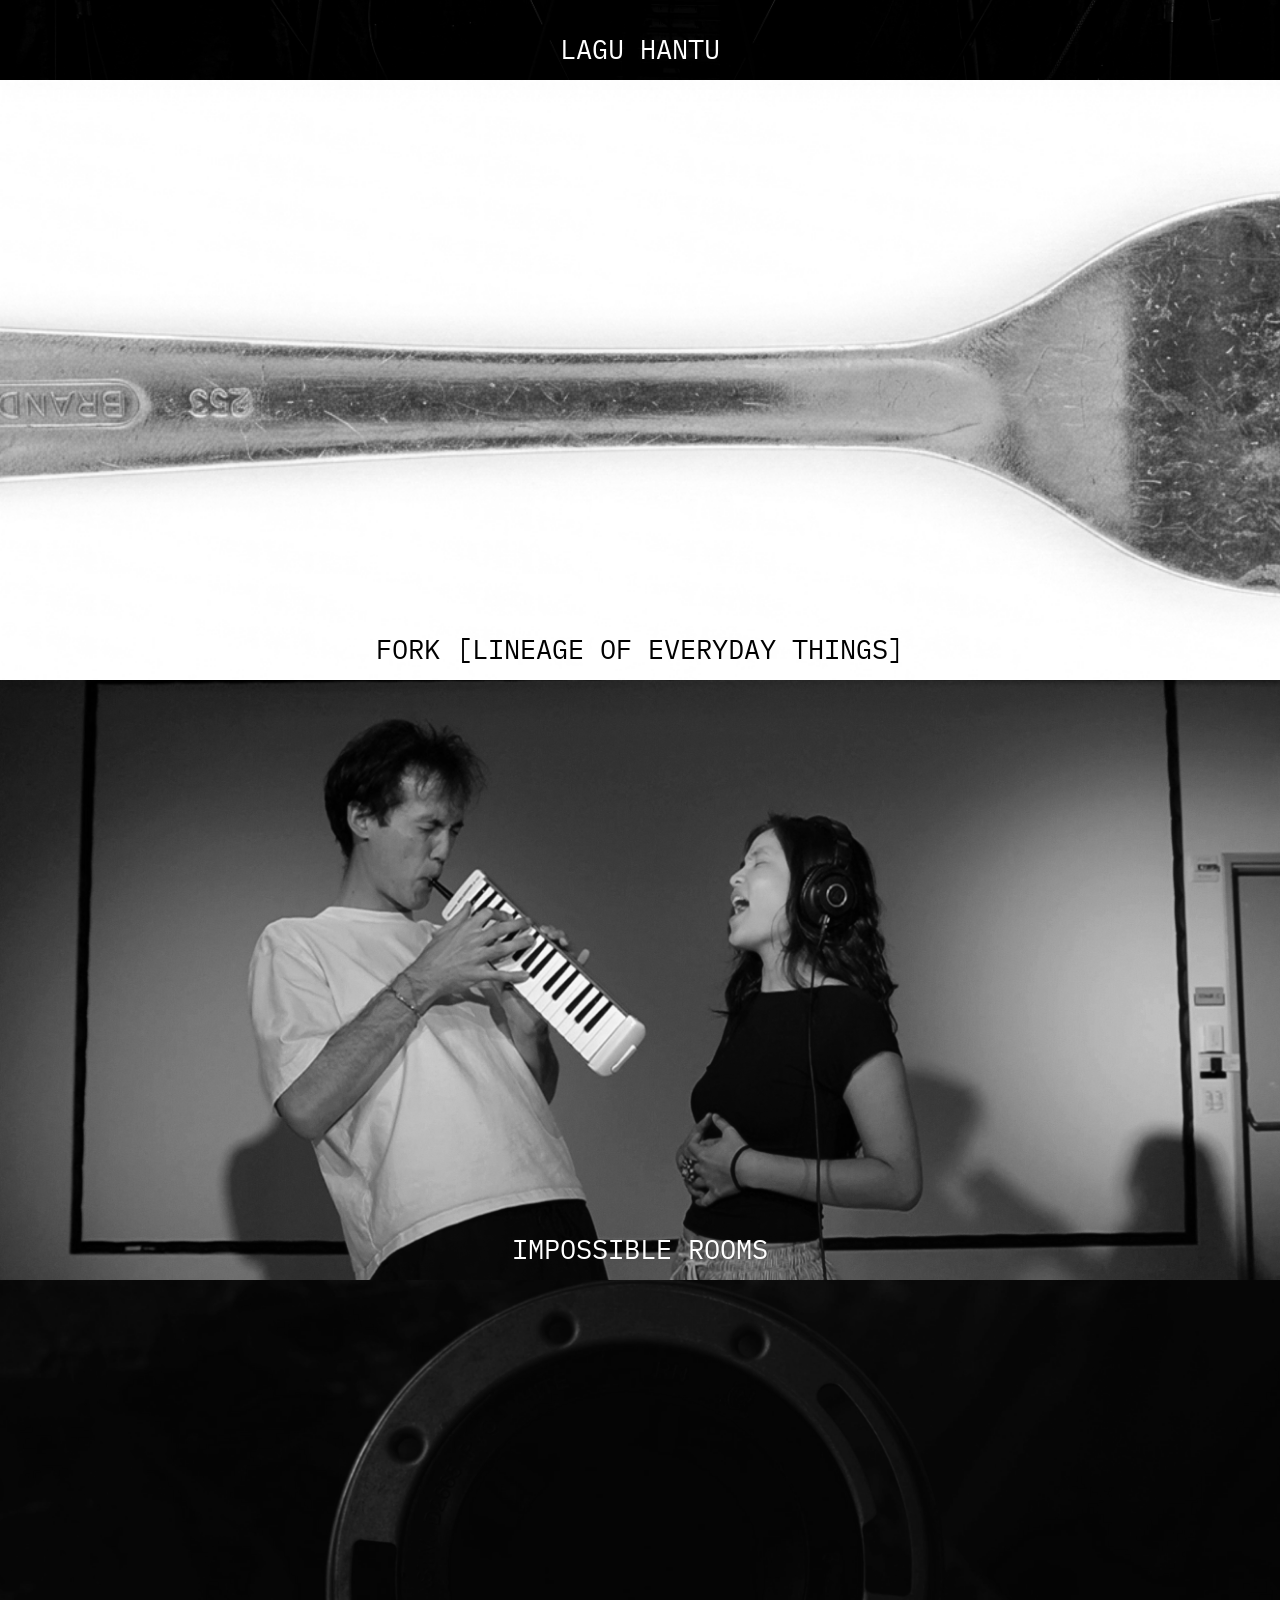
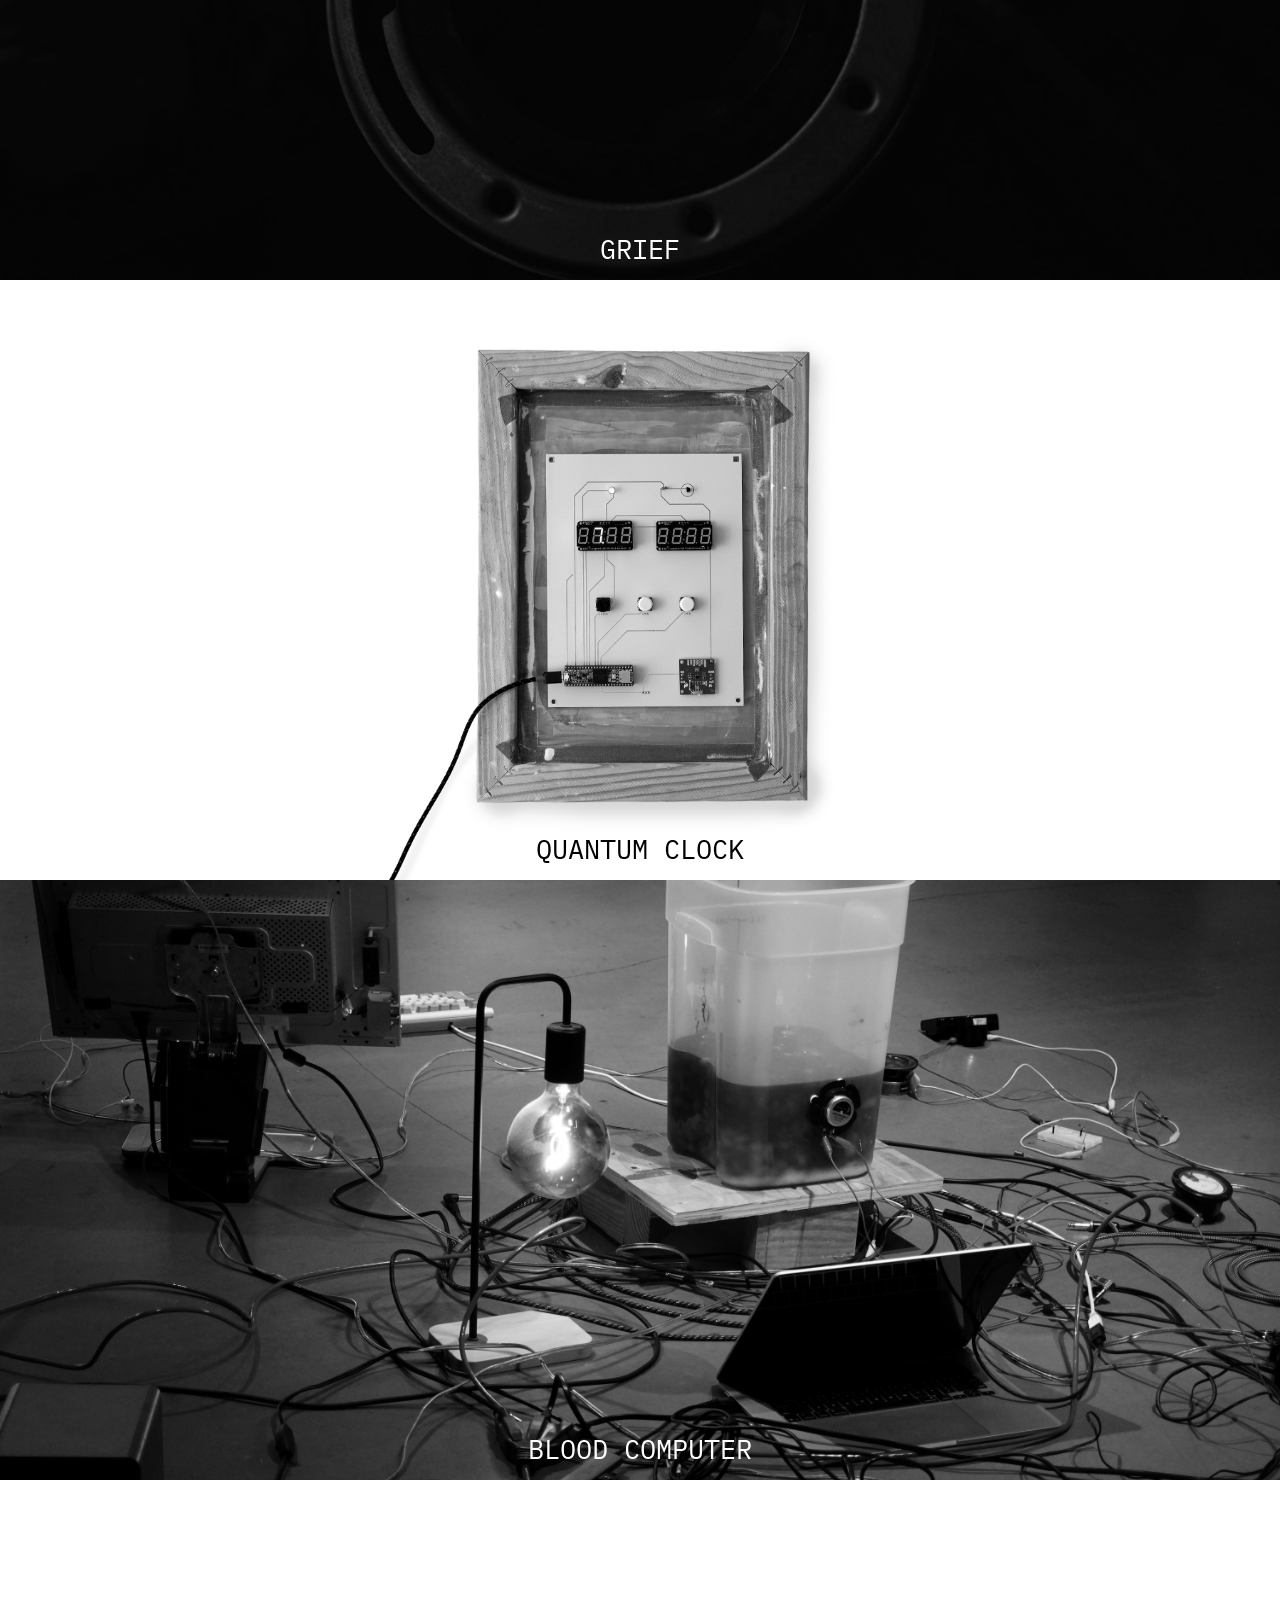
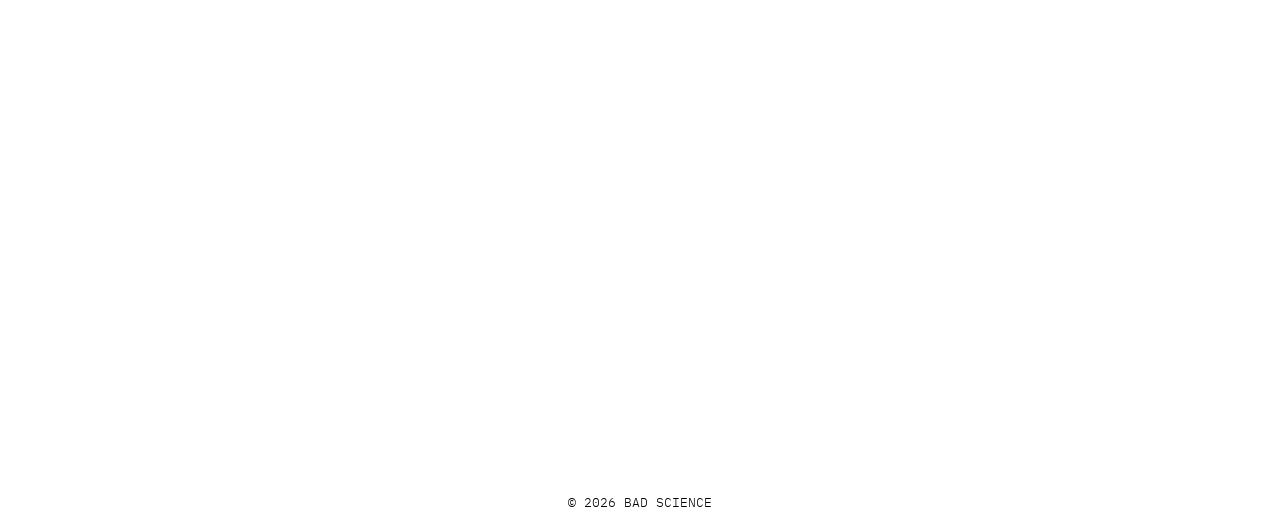
==== commit 1b7a06ca: "change WebSite metadata url to .com" ====
--- a/index.html
+++ b/index.html
@@ -18,7 +18,7 @@
       "@type" : "WebSite",
       "name" : "Bad Science",
       "alternateName" : ["Bad Science Studio", "BAD SCIENCE"],
-      "url" : "https://badsciencestudio.github.io/"
+      "url" : "https://badsciencestudio.com/"
     }
   </script>
   <link rel="stylesheet" href="style.css">
